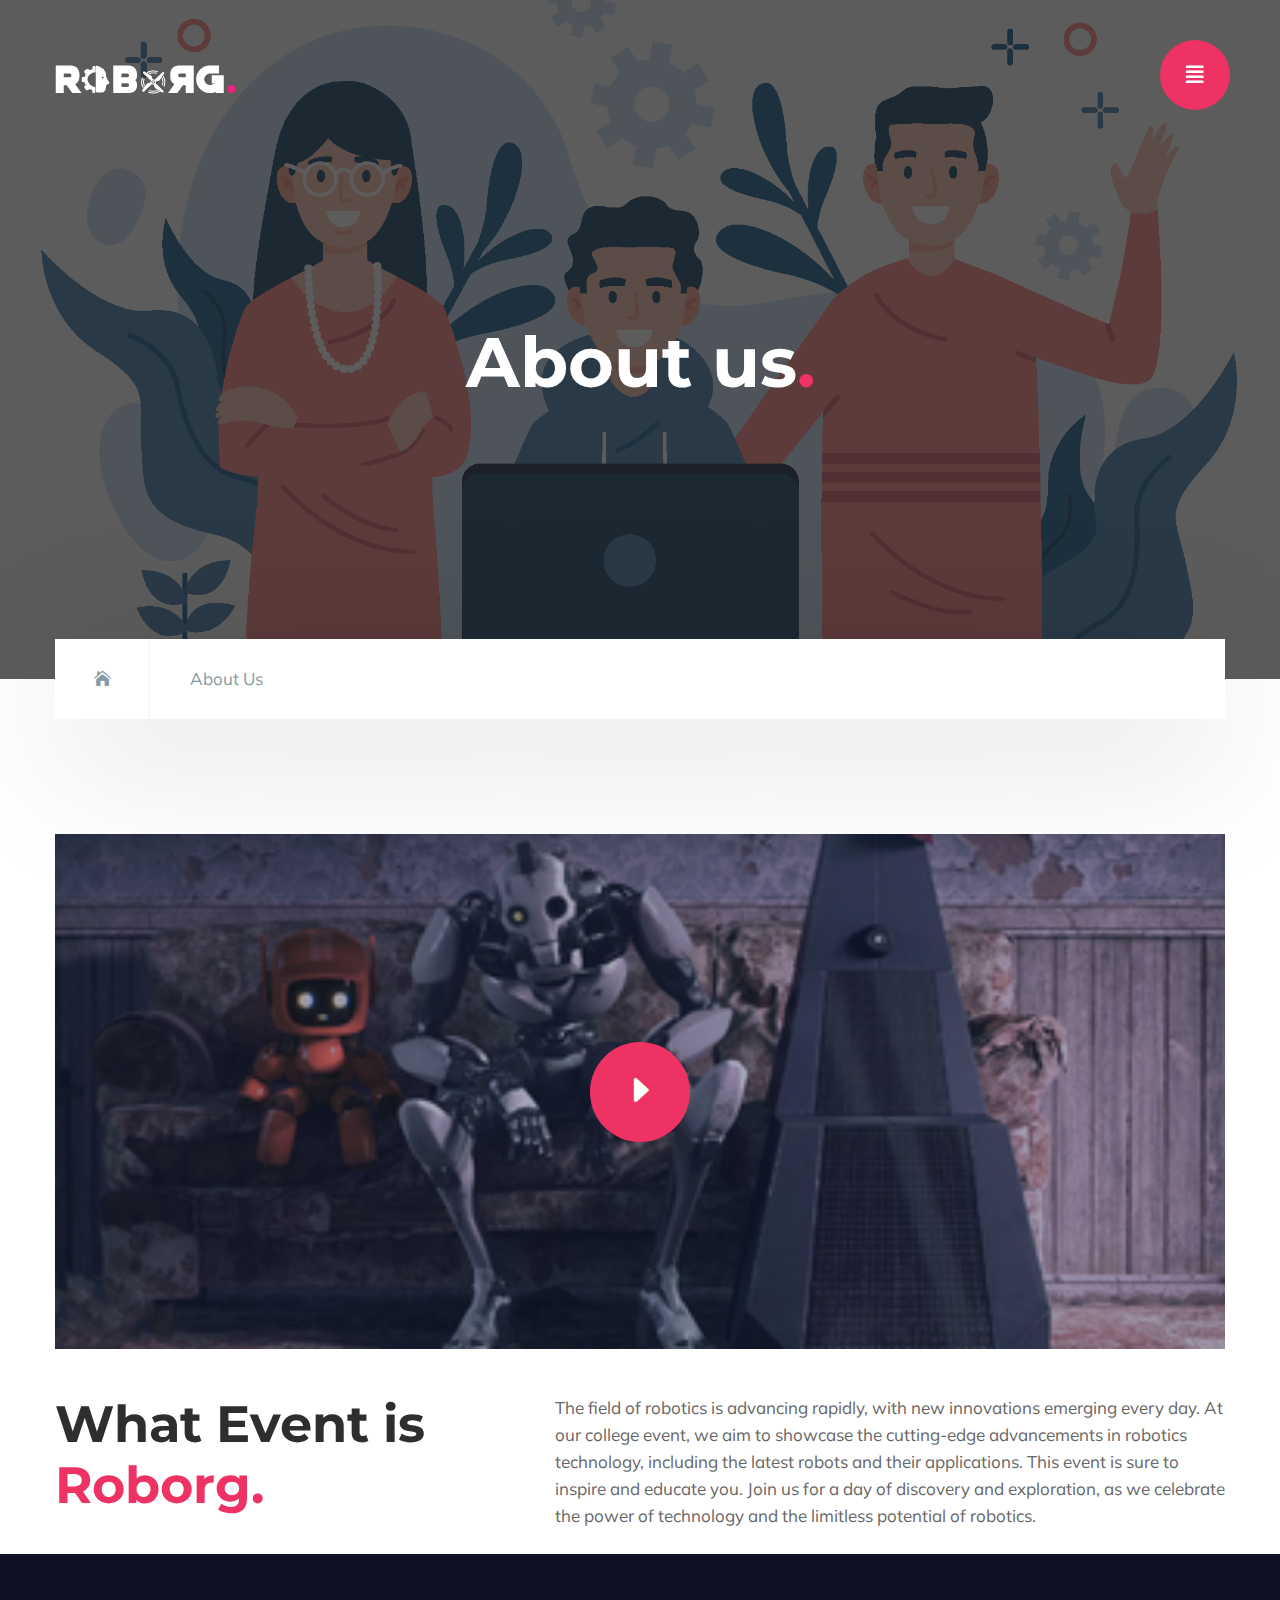
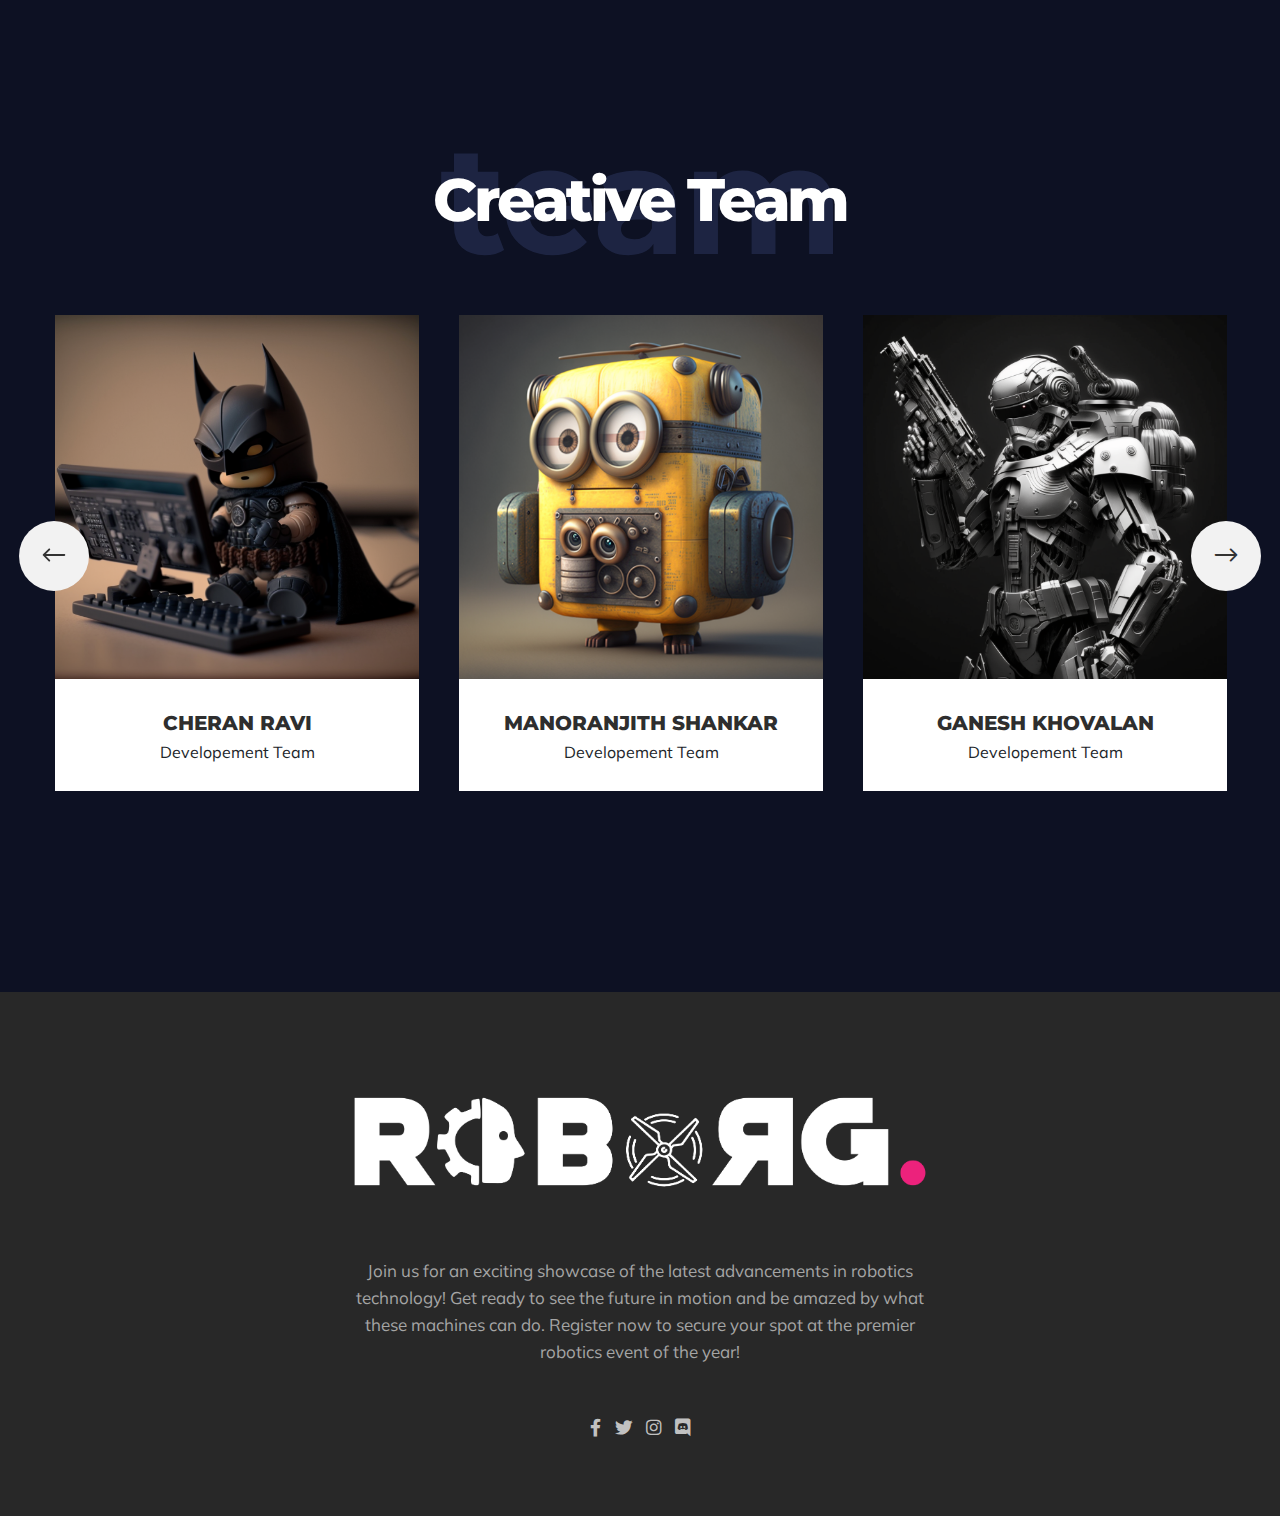
==== about.html @ 54d87320 "Merge branch 'main' of https://github.com/manoranjith-shankar/roborg-23" ====
<!DOCTYPE html>
<html lang="en">
    <head>
        <meta charset="UTF-8">
        <meta name="viewport" content="width=device-width, initial-scale=1, shrink-to-fit=no">
        <meta name="description" content="" />
        <meta name="keywords" content="" />
        <link rel="icon" href="assets/images/favicon.png" sizes="35x35" type="image/png">
        <title>Roborg '23</title>

        <link rel="stylesheet" href="assets/css/all.min.css">
        <link rel="stylesheet" href="assets/css/elegenticons.css">
        <link rel="stylesheet" href="assets/css/animate.min.css">
        <link rel="stylesheet" href="assets/css/bootstrap.min.css">
        <link rel="stylesheet" href="assets/css/bootstrap-select.min.css">
        <link rel="stylesheet" href="assets/css/owl.carousel.min.css">
        <link rel="stylesheet" href="assets/css/jquery.fancybox.min.css">
        <link rel="stylesheet" href="assets/css/perfect-scrollbar.css">
        <link rel="stylesheet" href="assets/css/slick.css">
        <link rel="stylesheet" href="assets/css/style.css">
        <link rel="stylesheet" href="assets/css/responsive.css">
        <link rel="stylesheet" href="assets/css/color.css">
    </head>
    <body>
        <main>
            <header class="stick style1 w-100 d-flex flex-wrap justify-content-between align-items-center">
                <div class="logo"><h1 class="mb-0"><a href="index.html" title="Home"><img class="img-fluid" src="assets/images/logoMainWhite.png" alt="Logo" srcset=""></a></h1></div><!-- Logo -->
                <div class="menu-btns d-inline-flex">
                    <a class="menu-btn rounded-circle" href="javascript:void(0);" title=""><i class="fas fa-align-justify"></i></a>
                </div><!-- Menu Btns -->
                <div class="menu-wrap">
                    <span class="menu-cls-btn rounded-circle"><i class="icon_close"></i></span>
                    <ul class="mb-0 list-unstyled w-100">
                        <li class="menu-item"><a href="index.html" title="">Home</a>
                            <ul class="mb-0 list-unstyled w-100">
                                <li><a href="index.html" title="">Home</a></li>
                            </ul>
                        </li>
                        <li class="menu-item"><a href="about.html" title="">About</a>
                            <ul class="mb-0 list-unstyled w-100">
                                <li><a href="about.html" title="">About</a></li>
                            </ul>
                        </li>
                        <li><a href="contact.html" title="">Contact</a></li>
                    </ul>
                </div><!-- Menu Wrap -->
            </header><!-- Header -->
            <div class="sticky-header w-100 position-fixed">
                <div class="logo"><h1 class="mb-0"><a href="index.html" title="Home"><img class="img-fluid" src="assets/images/logoMainBlack.png" alt="Logo" srcset=""></a></h1></div>
                <nav class="menu-wrap2">
                    <ul class="mb-0 list-unstyled w-100">
                        <li class="menu-item"><a href="index.html" title="">Home</a>
                            <ul class="mb-0 list-unstyled w-100">
                                <li><a href="index.html" title="">Home</a></li>
                            </ul>
                        </li>
                        <li class="menu-item"><a href="about.html" title="">About</a>
                            <ul class="mb-0 list-unstyled w-100">
                                <li><a href="about.html" title="">About</a></li>
                            </ul>
                        </li>
                        <li><a href="contact.html" title="">Contact</a></li>
                    </ul>
                </nav>
            </div><!-- Sticky Header -->
            <section>
                <div class="w-100 dark-layer3 opc75 position-relative">
                    <div class="fixed-bg" style="background-image: url(assets/images/about.png);"></div>
                    <div class="container">
                        <div class="page-title text-center w-100">
                            <h1 class="mb-0">About us<span class="thm-clr">.</span></h1>
                        </div><!-- Page Title -->
                        <ol class="breadcrumb">
                            <li class="breadcrumb-item"><a href="index.html" title=""><i class="icon_house"></i></a></li>
                            <li class="breadcrumb-item active">About Us</li>
                        </ol><!-- Breadcrumb -->
                    </div>
                </div>
            </section>
            <section>
                <div class="w-100 pt-155 position-relative">
                    <div class="container">
                        <div class="about-wrap7 w-100">
                            <div class="about-img7 w-100 position-relative overflow-hidden">
                                <img class="img-fluid w-100" src="assets/images/you tube.png" alt="About Image 3">
                                <a class="thm-bg position-absolute rounded-circle" href="https://youtu.be/XyIHPfKD95g" data-fancybox title="Video"><i class="arrow_triangle-right"></i></a>
                            </div>
                            <div class="about-info7 w-100">
                                <div class="row">
                                    <div class="col-md-5 col-sm-12 col-lg-5">
                                        <h2 class="mb-0 mt-35">What Event is <span class="thm-clr">Roborg.</span></h2>
                                    </div>
                                    <div class="col-md-7 col-sm-12 col-lg-7">
                                        <p class="mb-0 mt-35">The field of robotics is advancing rapidly, with new innovations emerging every day. At our college event, we aim to showcase the cutting-edge advancements in robotics technology, including the latest robots and their applications. This event is sure to inspire and educate you. Join us for a day of discovery and exploration, as we celebrate the power of technology and the limitless potential of robotics.</p>
                                        <p class="mb-0 mt-25"></p>
                                    </div>
                                </div>
                            </div>
                        </div><!-- About Style 7 -->
                    </div>
                </div>
            </section>
            <section>
                <div class="w-100 bg-color34 pt-210 pb-155 position-relative">
                    <div class="container">
                        <div class="sec-title style2 text-center w-100 mb-55">
                            <div class="sec-title-inner d-inline-block">
                                <h2 class="mb-0"><i>team</i>Creative Team</h2>
                                <span class="d-inline-block"></span>
                            </div>
                        </div><!-- Sec Title -->
                        <div class="team-wrap2 text-center w-100">
                            <div class="team-caro2">
                                <div class="team-box2 mb-40">
                                    <div class="team-thumb2 w-100">
                                        <a href="javascript:void(0);" title=""><img class="img-fluid w-100" src="assets/images/cher (1).png" alt="Team Image 1"></a>
                                    </div>
                                    <div class="team-info2 w-100">
                                        <h3 class="mb-0"><a href="javascript:void(0);" title="">Cheran Ravi</a></h3>
                                        <span class="d-block">Developement Team</span>
                                        <div class="scl3 d-block">
                                            
                                            <a href="https://www.instagram.com/cheran_at_reality/" title="instagram" target="_blank"><i class="social_instagram"></i></a>
                                            <a href="https://www.linkedin.com/in/cheran-ravi-49549a226" title="Linkedin" target="_blank"><i class="social_linkedin"></i></a>
                                        </div>
                                    </div>
                                </div>
                                <div class="team-box2 mb-40">
                                    <div class="team-thumb2 w-100">
                                        <a href="javascript:void(0);" title=""><img class="img-fluid w-100" src="assets/images/mano.png" alt="Team Image 4"></a>
                                    </div>
                                    <div class="team-info2 w-100">
                                        <h3 class="mb-0"><a href="javascript:void(0);" title="">Manoranjith Shankar</a></h3>
                                        <span class="d-block">Developement Team</span>
                                        <div class="scl3 d-block">
                                            <a href="https://www.instagram.com/xd__retr0/" title="instagram" target="_blank"><i class="social_instagram"></i></a>
                                            <a href="https://www.linkedin.com/in/manoranjith-shankar-5b6562225" title="Linkedin" target="_blank"><i class="social_linkedin"></i></a>
                                        </div>
                                    </div>
                                </div>
                                <div class="team-box2 mb-40">
                                    <div class="team-thumb2 w-100">
                                        <a href="javascript:void(0);" title=""><img class="img-fluid w-100" src="assets/images/ganeshneew.png" alt="Team Image 4"></a>
                                    </div>
                                    <div class="team-info2 w-100">
                                        <h3 class="mb-0"><a href="javascript:void(0);" title="">Ganesh Khovalan</a></h3>
                                        <span class="d-block">Developement Team</span>
                                        <div class="scl3 d-block">
                                            <a href="https://www.instagram.com/_.living___cool._/" title="Instagram"target="_blank"><i class="social_instagram"></i></a>
                                            <a href="javascript:void(0);" title="Linkedin" target="_blank"><i class="social_linkedin"></i></a>
                                        </div>
                                    </div>
                                </div>
                                
                                <div class="team-box2 mb-40">
                                    <div class="team-thumb2 w-100">
                                        <a href="javascript:void(0);" title=""><img class="img-fluid w-100" src="assets/images/cibi.png" alt="Team Image 2"></a>
                                    </div>
                                    <div class="team-info2 w-100">
                                        <h3 class="mb-0"><a href="javascript:void(0);" title="">Cibidharan Ponnusamy</a></h3>
                                        <span class="d-block">Poster & Video Editing</span>
                                        <div class="scl3 d-block">
                                            
                                            <a href="https://www.instagram.com/cibi_03_/" title="instagram" target="_blank"><i class="social_instagram"></i></a>
                                            <a href="https://www.linkedin.com/in/cibidharan-ponnusamy-9b489a256" title="Linkedin" target="_blank"><i class="social_linkedin"></i></a>
                                        </div>
                                    </div>
                                </div>
                                <div class="team-box2 mb-40">
                                    <div class="team-thumb2 w-100">
                                        <a href="javascript:void(0);" title=""><img class="img-fluid w-100" src="assets/images/ashwin.png" alt="Team Image 3"></a>
                                    </div>
                                    <div class="team-info2 w-100">
                                        <h3 class="mb-0"><a href="javascript:void(0);" title="">Aswin Kumar</a></h3>
                                        <span class="d-block">Poster & Video Editing</span>
                                        <div class="scl3 d-block"> 
                                            <a href="javascript:void(0);" title="instagram" target="_blank"><i class="social_instagram"></i></a>
                                            <a href="javascript:void(0);" title="Linkedin" target="_blank"><i class="social_linkedin"></i></a>
                                        </div>
                                    </div>
                                </div>
                                <div class="team-box2 mb-40">
                                    <div class="team-thumb2 w-100">
                                        <a href="javascript:void(0);" title=""><img class="img-fluid w-100" src="assets/images/ganesh.png" alt="Team Image 3"></a>
                                    </div>
                                    <div class="team-info2 w-100">
                                        <h3 class="mb-0"><a href="javascript:void(0);" title="">Giridhar Babu</a></h3>
                                        <span class="d-block">Poster & Video Editing</span>
                                        <div class="scl3 d-block">
                                            <a href="https://www.instagram.com/giri_.19/" title="instagram" target="_blank"><i class="social_instagram"></i></a>
                                            <a href="javascript:void(0);" title="Linkedin" target="_blank"><i class="social_linkedin"></i></a>
                                        </div>
                                    </div>
                                </div>
                            </div>
                        </div><!-- Team Style 2 -->
                    </div>
                </div>
            </section>
            <footer>
                <div class="w-100 drk-bg pt-90 pb-70">
                    <div class="container">
                        <div class="footer-wrap text-center w-100">
                            <div class="footer-inner d-inline-block w-100">
                                <div class="logo d-inline-block">
                                    <a href="index.html" title=""><img class="img-fluid" src="assets/images/roborg white-01.png" alt="Home" srcset="assets/images/roborg white-01.png"></a>
                                </div>
                                <p class="mb-0">Join us for an exciting showcase of the latest advancements in robotics technology! Get ready to see the future in motion and be amazed by what these machines can do. Register now to secure your spot at the premier robotics event of the year!</p>
                                <div class="scl2 d-inline-block">
                                    <a href="https://www.facebook.com/profile.php?id=100090070903965&mibextid=ZbWKwL" title="" target="_blank"><i class="fab fa-facebook-f"></i></a>
                                    <a href="https://twitter.com/Roborg23?t=BPxbqQ9fi0XnqNHPOMZfPA&s=08" title="" target="_blank"><i class="fab fa-twitter"></i></a>
                                    <a href="https://instagram.com/roborg_23?igshid=ZDdkNTZiNTM=" title="" target="_blank"><i class="fab fa-instagram"></i></a>
                                    <a href="https://discord.gg/rCHEjrX7eV" title="" target="_blank"><i class="fab fa-discord"></i></a>
                                </div>
                            </div>
                        </div><!-- Footer Wrap -->
                    </div>
                </div>    
            </footer><!-- Footer -->
        </main><!-- Main Wrapper -->

        <script src="assets/js/jquery.min.js"></script>
        <script src="assets/js/popper.min.js"></script>
        <script src="assets/js/bootstrap.min.js"></script>
        <script src="assets/js/bootstrap-select.min.js"></script>
        <script src="assets/js/wow.min.js"></script>
        <script src="assets/js/owl.carousel.min.js"></script>
        <script src="assets/js/counterup.min.js"></script>
        <script src="assets/js/jquery.fancybox.min.js"></script>
        <script src="assets/js/perfect-scrollbar.min.js"></script>
        <script src="assets/js/slick.min.js"></script>
        <script src="assets/js/particles.min.js"></script>
        <script src="assets/js/particle-int.js"></script>
        <script src="assets/js/custom-scripts.js"></script>
    </body>	
</html>
---- assets/css/elegenticons.css ----
@font-face {
	font-family: 'ElegantIcons';
	src:url('../fonts/ElegantIcons.eot');
	src:url('../fonts/ElegantIcons.eot?#iefix') format('embedded-opentype'),
		url('../fonts/ElegantIcons.woff') format('woff'),
		url('../fonts/ElegantIcons.ttf') format('truetype'),
		url('../fonts/ElegantIcons.svg#ElegantIcons') format('svg');
	font-weight: normal;
	font-style: normal;
}

/* Use the following CSS code if you want to use data attributes for inserting your icons */
[data-icon]:before {
	font-family: 'ElegantIcons';
	content: attr(data-icon);
	speak: none;
	font-weight: normal;
	font-variant: normal;
	text-transform: none;
	line-height: 1;
	-webkit-font-smoothing: antialiased;
	-moz-osx-font-smoothing: grayscale;
}

/* Use the following CSS code if you want to have a class per icon */
/*
Instead of a list of all class selectors,
you can use the generic selector below, but it's slower:
[class*="your-class-prefix"] {
*/
.arrow_up, .arrow_down, .arrow_left, .arrow_right, .arrow_left-up, .arrow_right-up, .arrow_right-down, .arrow_left-down, .arrow-up-down, .arrow_up-down_alt, .arrow_left-right_alt, .arrow_left-right, .arrow_expand_alt2, .arrow_expand_alt, .arrow_condense, .arrow_expand, .arrow_move, .arrow_carrot-up, .arrow_carrot-down, .arrow_carrot-left, .arrow_carrot-right, .arrow_carrot-2up, .arrow_carrot-2down, .arrow_carrot-2left, .arrow_carrot-2right, .arrow_carrot-up_alt2, .arrow_carrot-down_alt2, .arrow_carrot-left_alt2, .arrow_carrot-right_alt2, .arrow_carrot-2up_alt2, .arrow_carrot-2down_alt2, .arrow_carrot-2left_alt2, .arrow_carrot-2right_alt2, .arrow_triangle-up, .arrow_triangle-down, .arrow_triangle-left, .arrow_triangle-right, .arrow_triangle-up_alt2, .arrow_triangle-down_alt2, .arrow_triangle-left_alt2, .arrow_triangle-right_alt2, .arrow_back, .icon_minus-06, .icon_plus, .icon_close, .icon_check, .icon_minus_alt2, .icon_plus_alt2, .icon_close_alt2, .icon_check_alt2, .icon_zoom-out_alt, .icon_zoom-in_alt, .icon_search, .icon_box-empty, .icon_box-selected, .icon_minus-box, .icon_plus-box, .icon_box-checked, .icon_circle-empty, .icon_circle-slelected, .icon_stop_alt2, .icon_stop, .icon_pause_alt2, .icon_pause, .icon_menu, .icon_menu-square_alt2, .icon_menu-circle_alt2, .icon_ul, .icon_ol, .icon_adjust-horiz, .icon_adjust-vert, .icon_document_alt, .icon_documents_alt, .icon_pencil, .icon_pencil-edit_alt, .icon_pencil-edit, .icon_folder-alt, .icon_folder-open_alt, .icon_folder-add_alt, .icon_info_alt, .icon_error-oct_alt, .icon_error-circle_alt, .icon_error-triangle_alt, .icon_question_alt2, .icon_question, .icon_comment_alt, .icon_chat_alt, .icon_vol-mute_alt, .icon_volume-low_alt, .icon_volume-high_alt, .icon_quotations, .icon_quotations_alt2, .icon_clock_alt, .icon_lock_alt, .icon_lock-open_alt, .icon_key_alt, .icon_cloud_alt, .icon_cloud-upload_alt, .icon_cloud-download_alt, .icon_image, .icon_images, .icon_lightbulb_alt, .icon_gift_alt, .icon_house_alt, .icon_genius, .icon_mobile, .icon_tablet, .icon_laptop, .icon_desktop, .icon_camera_alt, .icon_mail_alt, .icon_cone_alt, .icon_ribbon_alt, .icon_bag_alt, .icon_creditcard, .icon_cart_alt, .icon_paperclip, .icon_tag_alt, .icon_tags_alt, .icon_trash_alt, .icon_cursor_alt, .icon_mic_alt, .icon_compass_alt, .icon_pin_alt, .icon_pushpin_alt, .icon_map_alt, .icon_drawer_alt, .icon_toolbox_alt, .icon_book_alt, .icon_calendar, .icon_film, .icon_table, .icon_contacts_alt, .icon_headphones, .icon_lifesaver, .icon_piechart, .icon_refresh, .icon_link_alt, .icon_link, .icon_loading, .icon_blocked, .icon_archive_alt, .icon_heart_alt, .icon_star_alt, .icon_star-half_alt, .icon_star, .icon_star-half, .icon_tools, .icon_tool, .icon_cog, .icon_cogs, .arrow_up_alt, .arrow_down_alt, .arrow_left_alt, .arrow_right_alt, .arrow_left-up_alt, .arrow_right-up_alt, .arrow_right-down_alt, .arrow_left-down_alt, .arrow_condense_alt, .arrow_expand_alt3, .arrow_carrot_up_alt, .arrow_carrot-down_alt, .arrow_carrot-left_alt, .arrow_carrot-right_alt, .arrow_carrot-2up_alt, .arrow_carrot-2dwnn_alt, .arrow_carrot-2left_alt, .arrow_carrot-2right_alt, .arrow_triangle-up_alt, .arrow_triangle-down_alt, .arrow_triangle-left_alt, .arrow_triangle-right_alt, .icon_minus_alt, .icon_plus_alt, .icon_close_alt, .icon_check_alt, .icon_zoom-out, .icon_zoom-in, .icon_stop_alt, .icon_menu-square_alt, .icon_menu-circle_alt, .icon_document, .icon_documents, .icon_pencil_alt, .icon_folder, .icon_folder-open, .icon_folder-add, .icon_folder_upload, .icon_folder_download, .icon_info, .icon_error-circle, .icon_error-oct, .icon_error-triangle, .icon_question_alt, .icon_comment, .icon_chat, .icon_vol-mute, .icon_volume-low, .icon_volume-high, .icon_quotations_alt, .icon_clock, .icon_lock, .icon_lock-open, .icon_key, .icon_cloud, .icon_cloud-upload, .icon_cloud-download, .icon_lightbulb, .icon_gift, .icon_house, .icon_camera, .icon_mail, .icon_cone, .icon_ribbon, .icon_bag, .icon_cart, .icon_tag, .icon_tags, .icon_trash, .icon_cursor, .icon_mic, .icon_compass, .icon_pin, .icon_pushpin, .icon_map, .icon_drawer, .icon_toolbox, .icon_book, .icon_contacts, .icon_archive, .icon_heart, .icon_profile, .icon_group, .icon_grid-2x2, .icon_grid-3x3, .icon_music, .icon_pause_alt, .icon_phone, .icon_upload, .icon_download, .social_facebook, .social_twitter, .social_pinterest, .social_googleplus, .social_tumblr, .social_tumbleupon, .social_wordpress, .social_instagram, .social_dribbble, .social_vimeo, .social_linkedin, .social_rss, .social_deviantart, .social_share, .social_myspace, .social_skype, .social_youtube, .social_picassa, .social_googledrive, .social_flickr, .social_blogger, .social_spotify, .social_delicious, .social_facebook_circle, .social_twitter_circle, .social_pinterest_circle, .social_googleplus_circle, .social_tumblr_circle, .social_stumbleupon_circle, .social_wordpress_circle, .social_instagram_circle, .social_dribbble_circle, .social_vimeo_circle, .social_linkedin_circle, .social_rss_circle, .social_deviantart_circle, .social_share_circle, .social_myspace_circle, .social_skype_circle, .social_youtube_circle, .social_picassa_circle, .social_googledrive_alt2, .social_flickr_circle, .social_blogger_circle, .social_spotify_circle, .social_delicious_circle, .social_facebook_square, .social_twitter_square, .social_pinterest_square, .social_googleplus_square, .social_tumblr_square, .social_stumbleupon_square, .social_wordpress_square, .social_instagram_square, .social_dribbble_square, .social_vimeo_square, .social_linkedin_square, .social_rss_square, .social_deviantart_square, .social_share_square, .social_myspace_square, .social_skype_square, .social_youtube_square, .social_picassa_square, .social_googledrive_square, .social_flickr_square, .social_blogger_square, .social_spotify_square, .social_delicious_square, .icon_printer, .icon_calulator, .icon_building, .icon_floppy, .icon_drive, .icon_search-2, .icon_id, .icon_id-2, .icon_puzzle, .icon_like, .icon_dislike, .icon_mug, .icon_currency, .icon_wallet, .icon_pens, .icon_easel, .icon_flowchart, .icon_datareport, .icon_briefcase, .icon_shield, .icon_percent, .icon_globe, .icon_globe-2, .icon_target, .icon_hourglass, .icon_balance, .icon_rook, .icon_printer-alt, .icon_calculator_alt, .icon_building_alt, .icon_floppy_alt, .icon_drive_alt, .icon_search_alt, .icon_id_alt, .icon_id-2_alt, .icon_puzzle_alt, .icon_like_alt, .icon_dislike_alt, .icon_mug_alt, .icon_currency_alt, .icon_wallet_alt, .icon_pens_alt, .icon_easel_alt, .icon_flowchart_alt, .icon_datareport_alt, .icon_briefcase_alt, .icon_shield_alt, .icon_percent_alt, .icon_globe_alt, .icon_clipboard {
	font-family: 'ElegantIcons';
	speak: none;
	font-style: normal;
	font-weight: normal;
	font-variant: normal;
	text-transform: none;
	line-height: 1;
	-webkit-font-smoothing: antialiased;
}
.arrow_up:before {
	content: "\21";
}
.arrow_down:before {
	content: "\22";
}
.arrow_left:before {
	content: "\23";
}
.arrow_right:before {
	content: "\24";
}
.arrow_left-up:before {
	content: "\25";
}
.arrow_right-up:before {
	content: "\26";
}
.arrow_right-down:before {
	content: "\27";
}
.arrow_left-down:before {
	content: "\28";
}
.arrow-up-down:before {
	content: "\29";
}
.arrow_up-down_alt:before {
	content: "\2a";
}
.arrow_left-right_alt:before {
	content: "\2b";
}
.arrow_left-right:before {
	content: "\2c";
}
.arrow_expand_alt2:before {
	content: "\2d";
}
.arrow_expand_alt:before {
	content: "\2e";
}
.arrow_condense:before {
	content: "\2f";
}
.arrow_expand:before {
	content: "\30";
}
.arrow_move:before {
	content: "\31";
}
.arrow_carrot-up:before {
	content: "\32";
}
.arrow_carrot-down:before {
	content: "\33";
}
.arrow_carrot-left:before {
	content: "\34";
}
.arrow_carrot-right:before {
	content: "\35";
}
.arrow_carrot-2up:before {
	content: "\36";
}
.arrow_carrot-2down:before {
	content: "\37";
}
.arrow_carrot-2left:before {
	content: "\38";
}
.arrow_carrot-2right:before {
	content: "\39";
}
.arrow_carrot-up_alt2:before {
	content: "\3a";
}
.arrow_carrot-down_alt2:before {
	content: "\3b";
}
.arrow_carrot-left_alt2:before {
	content: "\3c";
}
.arrow_carrot-right_alt2:before {
	content: "\3d";
}
.arrow_carrot-2up_alt2:before {
	content: "\3e";
}
.arrow_carrot-2down_alt2:before {
	content: "\3f";
}
.arrow_carrot-2left_alt2:before {
	content: "\40";
}
.arrow_carrot-2right_alt2:before {
	content: "\41";
}
.arrow_triangle-up:before {
	content: "\42";
}
.arrow_triangle-down:before {
	content: "\43";
}
.arrow_triangle-left:before {
	content: "\44";
}
.arrow_triangle-right:before {
	content: "\45";
}
.arrow_triangle-up_alt2:before {
	content: "\46";
}
.arrow_triangle-down_alt2:before {
	content: "\47";
}
.arrow_triangle-left_alt2:before {
	content: "\48";
}
.arrow_triangle-right_alt2:before {
	content: "\49";
}
.arrow_back:before {
	content: "\4a";
}
.icon_minus-06:before {
	content: "\4b";
}
.icon_plus:before {
	content: "\4c";
}
.icon_close:before {
	content: "\4d";
}
.icon_check:before {
	content: "\4e";
}
.icon_minus_alt2:before {
	content: "\4f";
}
.icon_plus_alt2:before {
	content: "\50";
}
.icon_close_alt2:before {
	content: "\51";
}
.icon_check_alt2:before {
	content: "\52";
}
.icon_zoom-out_alt:before {
	content: "\53";
}
.icon_zoom-in_alt:before {
	content: "\54";
}
.icon_search:before {
	content: "\55";
}
.icon_box-empty:before {
	content: "\56";
}
.icon_box-selected:before {
	content: "\57";
}
.icon_minus-box:before {
	content: "\58";
}
.icon_plus-box:before {
	content: "\59";
}
.icon_box-checked:before {
	content: "\5a";
}
.icon_circle-empty:before {
	content: "\5b";
}
.icon_circle-slelected:before {
	content: "\5c";
}
.icon_stop_alt2:before {
	content: "\5d";
}
.icon_stop:before {
	content: "\5e";
}
.icon_pause_alt2:before {
	content: "\5f";
}
.icon_pause:before {
	content: "\60";
}
.icon_menu:before {
	content: "\61";
}
.icon_menu-square_alt2:before {
	content: "\62";
}
.icon_menu-circle_alt2:before {
	content: "\63";
}
.icon_ul:before {
	content: "\64";
}
.icon_ol:before {
	content: "\65";
}
.icon_adjust-horiz:before {
	content: "\66";
}
.icon_adjust-vert:before {
	content: "\67";
}
.icon_document_alt:before {
	content: "\68";
}
.icon_documents_alt:before {
	content: "\69";
}
.icon_pencil:before {
	content: "\6a";
}
.icon_pencil-edit_alt:before {
	content: "\6b";
}
.icon_pencil-edit:before {
	content: "\6c";
}
.icon_folder-alt:before {
	content: "\6d";
}
.icon_folder-open_alt:before {
	content: "\6e";
}
.icon_folder-add_alt:before {
	content: "\6f";
}
.icon_info_alt:before {
	content: "\70";
}
.icon_error-oct_alt:before {
	content: "\71";
}
.icon_error-circle_alt:before {
	content: "\72";
}
.icon_error-triangle_alt:before {
	content: "\73";
}
.icon_question_alt2:before {
	content: "\74";
}
.icon_question:before {
	content: "\75";
}
.icon_comment_alt:before {
	content: "\76";
}
.icon_chat_alt:before {
	content: "\77";
}
.icon_vol-mute_alt:before {
	content: "\78";
}
.icon_volume-low_alt:before {
	content: "\79";
}
.icon_volume-high_alt:before {
	content: "\7a";
}
.icon_quotations:before {
	content: "\7b";
}
.icon_quotations_alt2:before {
	content: "\7c";
}
.icon_clock_alt:before {
	content: "\7d";
}
.icon_lock_alt:before {
	content: "\7e";
}
.icon_lock-open_alt:before {
	content: "\e000";
}
.icon_key_alt:before {
	content: "\e001";
}
.icon_cloud_alt:before {
	content: "\e002";
}
.icon_cloud-upload_alt:before {
	content: "\e003";
}
.icon_cloud-download_alt:before {
	content: "\e004";
}
.icon_image:before {
	content: "\e005";
}
.icon_images:before {
	content: "\e006";
}
.icon_lightbulb_alt:before {
	content: "\e007";
}
.icon_gift_alt:before {
	content: "\e008";
}
.icon_house_alt:before {
	content: "\e009";
}
.icon_genius:before {
	content: "\e00a";
}
.icon_mobile:before {
	content: "\e00b";
}
.icon_tablet:before {
	content: "\e00c";
}
.icon_laptop:before {
	content: "\e00d";
}
.icon_desktop:before {
	content: "\e00e";
}
.icon_camera_alt:before {
	content: "\e00f";
}
.icon_mail_alt:before {
	content: "\e010";
}
.icon_cone_alt:before {
	content: "\e011";
}
.icon_ribbon_alt:before {
	content: "\e012";
}
.icon_bag_alt:before {
	content: "\e013";
}
.icon_creditcard:before {
	content: "\e014";
}
.icon_cart_alt:before {
	content: "\e015";
}
.icon_paperclip:before {
	content: "\e016";
}
.icon_tag_alt:before {
	content: "\e017";
}
.icon_tags_alt:before {
	content: "\e018";
}
.icon_trash_alt:before {
	content: "\e019";
}
.icon_cursor_alt:before {
	content: "\e01a";
}
.icon_mic_alt:before {
	content: "\e01b";
}
.icon_compass_alt:before {
	content: "\e01c";
}
.icon_pin_alt:before {
	content: "\e01d";
}
.icon_pushpin_alt:before {
	content: "\e01e";
}
.icon_map_alt:before {
	content: "\e01f";
}
.icon_drawer_alt:before {
	content: "\e020";
}
.icon_toolbox_alt:before {
	content: "\e021";
}
.icon_book_alt:before {
	content: "\e022";
}
.icon_calendar:before {
	content: "\e023";
}
.icon_film:before {
	content: "\e024";
}
.icon_table:before {
	content: "\e025";
}
.icon_contacts_alt:before {
	content: "\e026";
}
.icon_headphones:before {
	content: "\e027";
}
.icon_lifesaver:before {
	content: "\e028";
}
.icon_piechart:before {
	content: "\e029";
}
.icon_refresh:before {
	content: "\e02a";
}
.icon_link_alt:before {
	content: "\e02b";
}
.icon_link:before {
	content: "\e02c";
}
.icon_loading:before {
	content: "\e02d";
}
.icon_blocked:before {
	content: "\e02e";
}
.icon_archive_alt:before {
	content: "\e02f";
}
.icon_heart_alt:before {
	content: "\e030";
}
.icon_star_alt:before {
	content: "\e031";
}
.icon_star-half_alt:before {
	content: "\e032";
}
.icon_star:before {
	content: "\e033";
}
.icon_star-half:before {
	content: "\e034";
}
.icon_tools:before {
	content: "\e035";
}
.icon_tool:before {
	content: "\e036";
}
.icon_cog:before {
	content: "\e037";
}
.icon_cogs:before {
	content: "\e038";
}
.arrow_up_alt:before {
	content: "\e039";
}
.arrow_down_alt:before {
	content: "\e03a";
}
.arrow_left_alt:before {
	content: "\e03b";
}
.arrow_right_alt:before {
	content: "\e03c";
}
.arrow_left-up_alt:before {
	content: "\e03d";
}
.arrow_right-up_alt:before {
	content: "\e03e";
}
.arrow_right-down_alt:before {
	content: "\e03f";
}
.arrow_left-down_alt:before {
	content: "\e040";
}
.arrow_condense_alt:before {
	content: "\e041";
}
.arrow_expand_alt3:before {
	content: "\e042";
}
.arrow_carrot_up_alt:before {
	content: "\e043";
}
.arrow_carrot-down_alt:before {
	content: "\e044";
}
.arrow_carrot-left_alt:before {
	content: "\e045";
}
.arrow_carrot-right_alt:before {
	content: "\e046";
}
.arrow_carrot-2up_alt:before {
	content: "\e047";
}
.arrow_carrot-2dwnn_alt:before {
	content: "\e048";
}
.arrow_carrot-2left_alt:before {
	content: "\e049";
}
.arrow_carrot-2right_alt:before {
	content: "\e04a";
}
.arrow_triangle-up_alt:before {
	content: "\e04b";
}
.arrow_triangle-down_alt:before {
	content: "\e04c";
}
.arrow_triangle-left_alt:before {
	content: "\e04d";
}
.arrow_triangle-right_alt:before {
	content: "\e04e";
}
.icon_minus_alt:before {
	content: "\e04f";
}
.icon_plus_alt:before {
	content: "\e050";
}
.icon_close_alt:before {
	content: "\e051";
}
.icon_check_alt:before {
	content: "\e052";
}
.icon_zoom-out:before {
	content: "\e053";
}
.icon_zoom-in:before {
	content: "\e054";
}
.icon_stop_alt:before {
	content: "\e055";
}
.icon_menu-square_alt:before {
	content: "\e056";
}
.icon_menu-circle_alt:before {
	content: "\e057";
}
.icon_document:before {
	content: "\e058";
}
.icon_documents:before {
	content: "\e059";
}
.icon_pencil_alt:before {
	content: "\e05a";
}
.icon_folder:before {
	content: "\e05b";
}
.icon_folder-open:before {
	content: "\e05c";
}
.icon_folder-add:before {
	content: "\e05d";
}
.icon_folder_upload:before {
	content: "\e05e";
}
.icon_folder_download:before {
	content: "\e05f";
}
.icon_info:before {
	content: "\e060";
}
.icon_error-circle:before {
	content: "\e061";
}
.icon_error-oct:before {
	content: "\e062";
}
.icon_error-triangle:before {
	content: "\e063";
}
.icon_question_alt:before {
	content: "\e064";
}
.icon_comment:before {
	content: "\e065";
}
.icon_chat:before {
	content: "\e066";
}
.icon_vol-mute:before {
	content: "\e067";
}
.icon_volume-low:before {
	content: "\e068";
}
.icon_volume-high:before {
	content: "\e069";
}
.icon_quotations_alt:before {
	content: "\e06a";
}
.icon_clock:before {
	content: "\e06b";
}
.icon_lock:before {
	content: "\e06c";
}
.icon_lock-open:before {
	content: "\e06d";
}
.icon_key:before {
	content: "\e06e";
}
.icon_cloud:before {
	content: "\e06f";
}
.icon_cloud-upload:before {
	content: "\e070";
}
.icon_cloud-download:before {
	content: "\e071";
}
.icon_lightbulb:before {
	content: "\e072";
}
.icon_gift:before {
	content: "\e073";
}
.icon_house:before {
	content: "\e074";
}
.icon_camera:before {
	content: "\e075";
}
.icon_mail:before {
	content: "\e076";
}
.icon_cone:before {
	content: "\e077";
}
.icon_ribbon:before {
	content: "\e078";
}
.icon_bag:before {
	content: "\e079";
}
.icon_cart:before {
	content: "\e07a";
}
.icon_tag:before {
	content: "\e07b";
}
.icon_tags:before {
	content: "\e07c";
}
.icon_trash:before {
	content: "\e07d";
}
.icon_cursor:before {
	content: "\e07e";
}
.icon_mic:before {
	content: "\e07f";
}
.icon_compass:before {
	content: "\e080";
}
.icon_pin:before {
	content: "\e081";
}
.icon_pushpin:before {
	content: "\e082";
}
.icon_map:before {
	content: "\e083";
}
.icon_drawer:before {
	content: "\e084";
}
.icon_toolbox:before {
	content: "\e085";
}
.icon_book:before {
	content: "\e086";
}
.icon_contacts:before {
	content: "\e087";
}
.icon_archive:before {
	content: "\e088";
}
.icon_heart:before {
	content: "\e089";
}
.icon_profile:before {
	content: "\e08a";
}
.icon_group:before {
	content: "\e08b";
}
.icon_grid-2x2:before {
	content: "\e08c";
}
.icon_grid-3x3:before {
	content: "\e08d";
}
.icon_music:before {
	content: "\e08e";
}
.icon_pause_alt:before {
	content: "\e08f";
}
.icon_phone:before {
	content: "\e090";
}
.icon_upload:before {
	content: "\e091";
}
.icon_download:before {
	content: "\e092";
}
.social_facebook:before {
	content: "\e093";
}
.social_twitter:before {
	content: "\e094";
}
.social_pinterest:before {
	content: "\e095";
}
.social_googleplus:before {
	content: "\e096";
}
.social_tumblr:before {
	content: "\e097";
}
.social_tumbleupon:before {
	content: "\e098";
}
.social_wordpress:before {
	content: "\e099";
}
.social_instagram:before {
	content: "\e09a";
}
.social_dribbble:before {
	content: "\e09b";
}
.social_vimeo:before {
	content: "\e09c";
}
.social_linkedin:before {
	content: "\e09d";
}
.social_rss:before {
	content: "\e09e";
}
.social_deviantart:before {
	content: "\e09f";
}
.social_share:before {
	content: "\e0a0";
}
.social_myspace:before {
	content: "\e0a1";
}
.social_skype:before {
	content: "\e0a2";
}
.social_youtube:before {
	content: "\e0a3";
}
.social_picassa:before {
	content: "\e0a4";
}
.social_googledrive:before {
	content: "\e0a5";
}
.social_flickr:before {
	content: "\e0a6";
}
.social_blogger:before {
	content: "\e0a7";
}
.social_spotify:before {
	content: "\e0a8";
}
.social_delicious:before {
	content: "\e0a9";
}
.social_facebook_circle:before {
	content: "\e0aa";
}
.social_twitter_circle:before {
	content: "\e0ab";
}
.social_pinterest_circle:before {
	content: "\e0ac";
}
.social_googleplus_circle:before {
	content: "\e0ad";
}
.social_tumblr_circle:before {
	content: "\e0ae";
}
.social_stumbleupon_circle:before {
	content: "\e0af";
}
.social_wordpress_circle:before {
	content: "\e0b0";
}
.social_instagram_circle:before {
	content: "\e0b1";
}
.social_dribbble_circle:before {
	content: "\e0b2";
}
.social_vimeo_circle:before {
	content: "\e0b3";
}
.social_linkedin_circle:before {
	content: "\e0b4";
}
.social_rss_circle:before {
	content: "\e0b5";
}
.social_deviantart_circle:before {
	content: "\e0b6";
}
.social_share_circle:before {
	content: "\e0b7";
}
.social_myspace_circle:before {
	content: "\e0b8";
}
.social_skype_circle:before {
	content: "\e0b9";
}
.social_youtube_circle:before {
	content: "\e0ba";
}
.social_picassa_circle:before {
	content: "\e0bb";
}
.social_googledrive_alt2:before {
	content: "\e0bc";
}
.social_flickr_circle:before {
	content: "\e0bd";
}
.social_blogger_circle:before {
	content: "\e0be";
}
.social_spotify_circle:before {
	content: "\e0bf";
}
.social_delicious_circle:before {
	content: "\e0c0";
}
.social_facebook_square:before {
	content: "\e0c1";
}
.social_twitter_square:before {
	content: "\e0c2";
}
.social_pinterest_square:before {
	content: "\e0c3";
}
.social_googleplus_square:before {
	content: "\e0c4";
}
.social_tumblr_square:before {
	content: "\e0c5";
}
.social_stumbleupon_square:before {
	content: "\e0c6";
}
.social_wordpress_square:before {
	content: "\e0c7";
}
.social_instagram_square:before {
	content: "\e0c8";
}
.social_dribbble_square:before {
	content: "\e0c9";
}
.social_vimeo_square:before {
	content: "\e0ca";
}
.social_linkedin_square:before {
	content: "\e0cb";
}
.social_rss_square:before {
	content: "\e0cc";
}
.social_deviantart_square:before {
	content: "\e0cd";
}
.social_share_square:before {
	content: "\e0ce";
}
.social_myspace_square:before {
	content: "\e0cf";
}
.social_skype_square:before {
	content: "\e0d0";
}
.social_youtube_square:before {
	content: "\e0d1";
}
.social_picassa_square:before {
	content: "\e0d2";
}
.social_googledrive_square:before {
	content: "\e0d3";
}
.social_flickr_square:before {
	content: "\e0d4";
}
.social_blogger_square:before {
	content: "\e0d5";
}
.social_spotify_square:before {
	content: "\e0d6";
}
.social_delicious_square:before {
	content: "\e0d7";
}
.icon_printer:before {
	content: "\e103";
}
.icon_calulator:before {
	content: "\e0ee";
}
.icon_building:before {
	content: "\e0ef";
}
.icon_floppy:before {
	content: "\e0e8";
}
.icon_drive:before {
	content: "\e0ea";
}
.icon_search-2:before {
	content: "\e101";
}
.icon_id:before {
	content: "\e107";
}
.icon_id-2:before {
	content: "\e108";
}
.icon_puzzle:before {
	content: "\e102";
}
.icon_like:before {
	content: "\e106";
}
.icon_dislike:before {
	content: "\e0eb";
}
.icon_mug:before {
	content: "\e105";
}
.icon_currency:before {
	content: "\e0ed";
}
.icon_wallet:before {
	content: "\e100";
}
.icon_pens:before {
	content: "\e104";
}
.icon_easel:before {
	content: "\e0e9";
}
.icon_flowchart:before {
	content: "\e109";
}
.icon_datareport:before {
	content: "\e0ec";
}
.icon_briefcase:before {
	content: "\e0fe";
}
.icon_shield:before {
	content: "\e0f6";
}
.icon_percent:before {
	content: "\e0fb";
}
.icon_globe:before {
	content: "\e0e2";
}
.icon_globe-2:before {
	content: "\e0e3";
}
.icon_target:before {
	content: "\e0f5";
}
.icon_hourglass:before {
	content: "\e0e1";
}
.icon_balance:before {
	content: "\e0ff";
}
.icon_rook:before {
	content: "\e0f8";
}
.icon_printer-alt:before {
	content: "\e0fa";
}
.icon_calculator_alt:before {
	content: "\e0e7";
}
.icon_building_alt:before {
	content: "\e0fd";
}
.icon_floppy_alt:before {
	content: "\e0e4";
}
.icon_drive_alt:before {
	content: "\e0e5";
}
.icon_search_alt:before {
	content: "\e0f7";
}
.icon_id_alt:before {
	content: "\e0e0";
}
.icon_id-2_alt:before {
	content: "\e0fc";
}
.icon_puzzle_alt:before {
	content: "\e0f9";
}
.icon_like_alt:before {
	content: "\e0dd";
}
.icon_dislike_alt:before {
	content: "\e0f1";
}
.icon_mug_alt:before {
	content: "\e0dc";
}
.icon_currency_alt:before {
	content: "\e0f3";
}
.icon_wallet_alt:before {
	content: "\e0d8";
}
.icon_pens_alt:before {
	content: "\e0db";
}
.icon_easel_alt:before {
	content: "\e0f0";
}
.icon_flowchart_alt:before {
	content: "\e0df";
}
.icon_datareport_alt:before {
	content: "\e0f2";
}
.icon_briefcase_alt:before {
	content: "\e0f4";
}
.icon_shield_alt:before {
	content: "\e0d9";
}
.icon_percent_alt:before {
	content: "\e0da";
}
.icon_globe_alt:before {
	content: "\e0de";
}
.icon_clipboard:before {
	content: "\e0e6";
}


	.glyph {
		float: left;
		text-align: center;
		padding: .75em;
		margin: .4em 1.5em .75em 0;
		width: 6em;
text-shadow: none;
	}
        .glyph_big {
        font-size: 128px;
        color: #59c5dc;
        float: left;
        margin-right: 20px;
        }

        .glyph div { padding-bottom: 10px;}

	.glyph input {
		font-family: consolas, monospace;
		font-size: 12px;
		width: 100%;
		text-align: center;
		border: 0;
		box-shadow: 0 0 0 1px #ccc;
		padding: .2em;
                -moz-border-radius: 5px;
                -webkit-border-radius: 5px;
	}
	.centered {
		margin-left: auto;
		margin-right: auto;
	}
	.glyph .fs1 {
		font-size: 2em;
	}
---- assets/css/perfect-scrollbar.css ----
/*
 * Container style
 */
.ps {
  overflow: hidden !important;
  overflow-anchor: none;
  -ms-overflow-style: none;
  touch-action: auto;
  -ms-touch-action: auto;
}

/*
 * Scrollbar rail styles
 */
.ps__rail-x {
  display: none;
  opacity: 0;
  transition: background-color .2s linear, opacity .2s linear;
  -webkit-transition: background-color .2s linear, opacity .2s linear;
  height: 15px;
  /* there must be 'bottom' or 'top' for ps__rail-x */
  bottom: 0px;
  /* please don't change 'position' */
  position: absolute;
}

.ps__rail-y {
  display: none;
  opacity: 0;
  transition: background-color .2s linear, opacity .2s linear;
  -webkit-transition: background-color .2s linear, opacity .2s linear;
  width: 15px;
  /* there must be 'right' or 'left' for ps__rail-y */
  right: 0;
  /* please don't change 'position' */
  position: absolute;
}

.ps--active-x > .ps__rail-x,
.ps--active-y > .ps__rail-y {
  display: block;
  background-color: transparent;
}

.ps:hover > .ps__rail-x,
.ps:hover > .ps__rail-y,
.ps--focus > .ps__rail-x,
.ps--focus > .ps__rail-y,
.ps--scrolling-x > .ps__rail-x,
.ps--scrolling-y > .ps__rail-y {
  opacity: 0.6;
}

.ps .ps__rail-x:hover,
.ps .ps__rail-y:hover,
.ps .ps__rail-x:focus,
.ps .ps__rail-y:focus,
.ps .ps__rail-x.ps--clicking,
.ps .ps__rail-y.ps--clicking {
  background-color: #eee;
  opacity: 0.9;
}

/*
 * Scrollbar thumb styles
 */
.ps__thumb-x {
  background-color: #aaa;
  border-radius: 6px;
  transition: background-color .2s linear, height .2s ease-in-out;
  -webkit-transition: background-color .2s linear, height .2s ease-in-out;
  height: 6px;
  /* there must be 'bottom' for ps__thumb-x */
  bottom: 2px;
  /* please don't change 'position' */
  position: absolute;
}

.ps__thumb-y {
  background-color: #aaa;
  border-radius: 6px;
  transition: background-color .2s linear, width .2s ease-in-out;
  -webkit-transition: background-color .2s linear, width .2s ease-in-out;
  width: 6px;
  /* there must be 'right' for ps__thumb-y */
  right: 2px;
  /* please don't change 'position' */
  position: absolute;
}

.ps__rail-x:hover > .ps__thumb-x,
.ps__rail-x:focus > .ps__thumb-x,
.ps__rail-x.ps--clicking .ps__thumb-x {
  background-color: #999;
  height: 11px;
}

.ps__rail-y:hover > .ps__thumb-y,
.ps__rail-y:focus > .ps__thumb-y,
.ps__rail-y.ps--clicking .ps__thumb-y {
  background-color: #999;
  width: 11px;
}

/* MS supports */
@supports (-ms-overflow-style: none) {
  .ps {
    overflow: auto !important;
  }
}

@media screen and (-ms-high-contrast: active), (-ms-high-contrast: none) {
  .ps {
    overflow: auto !important;
  }
}
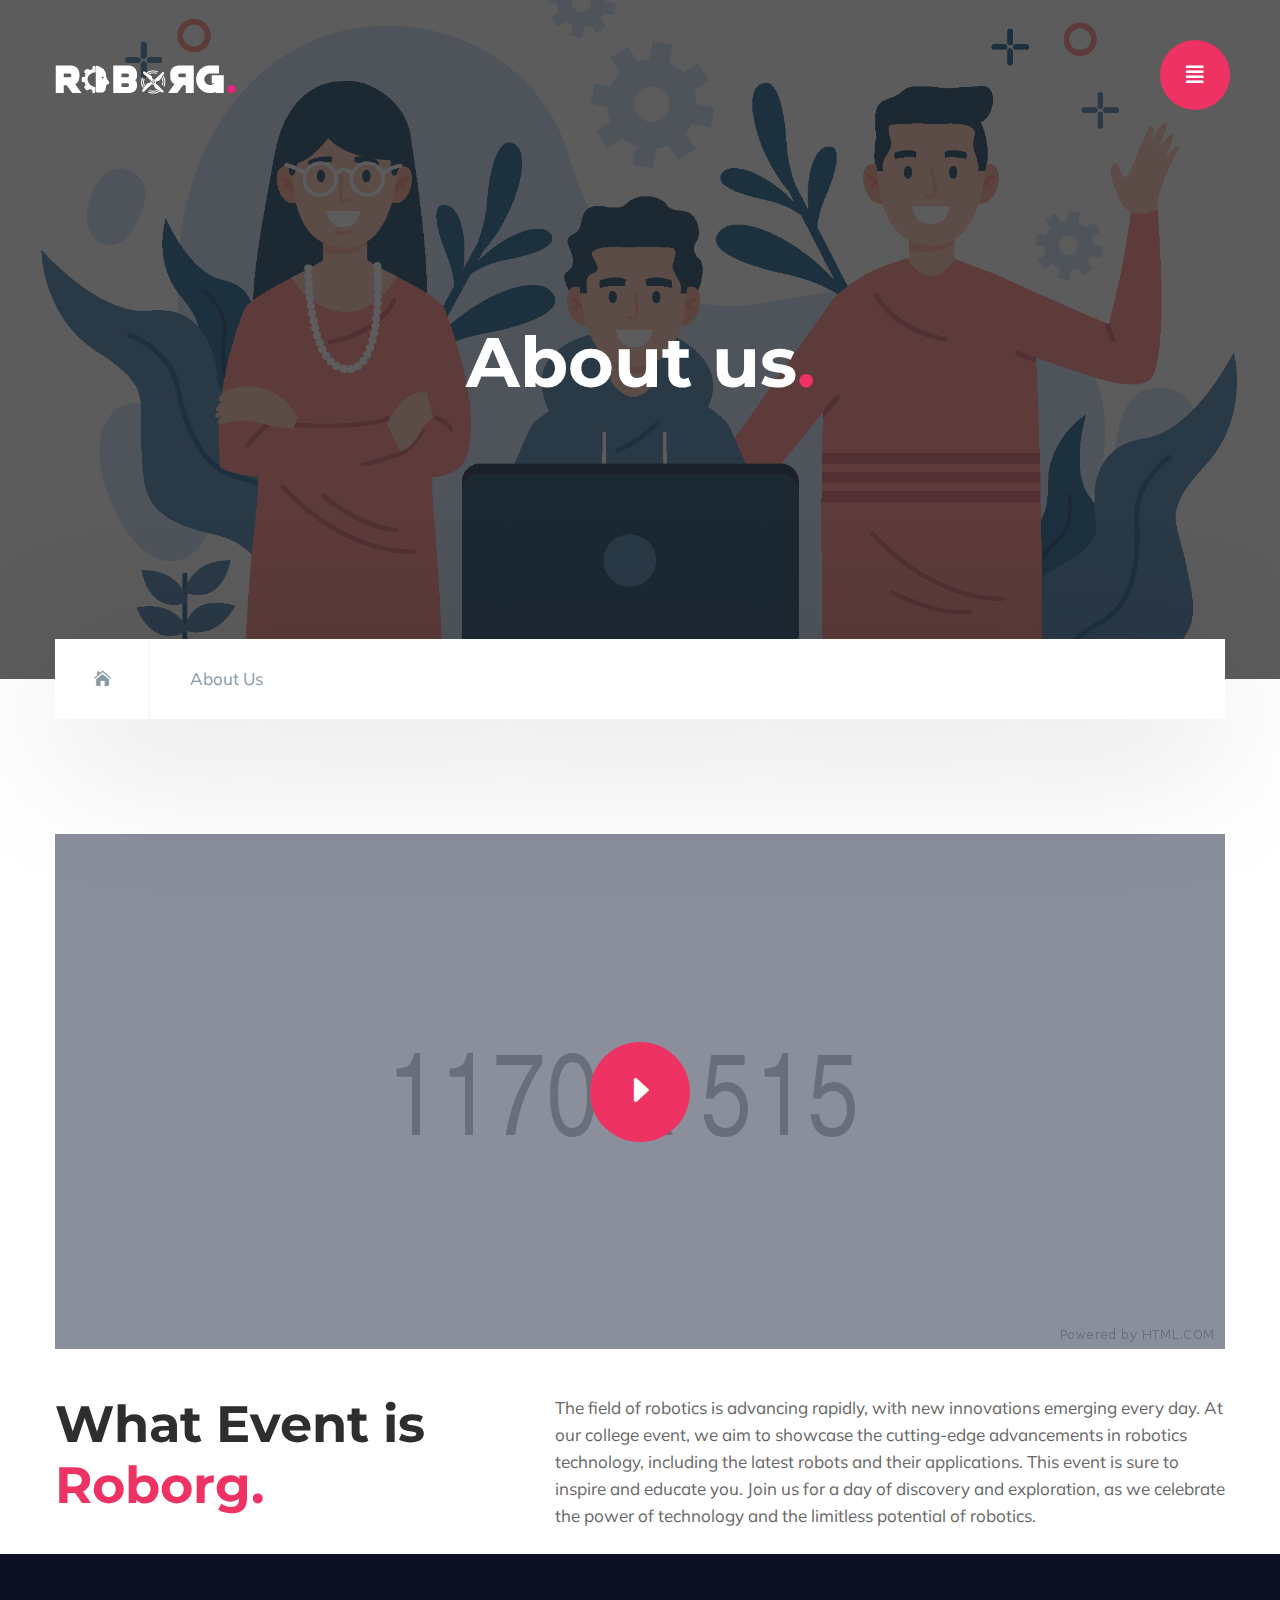
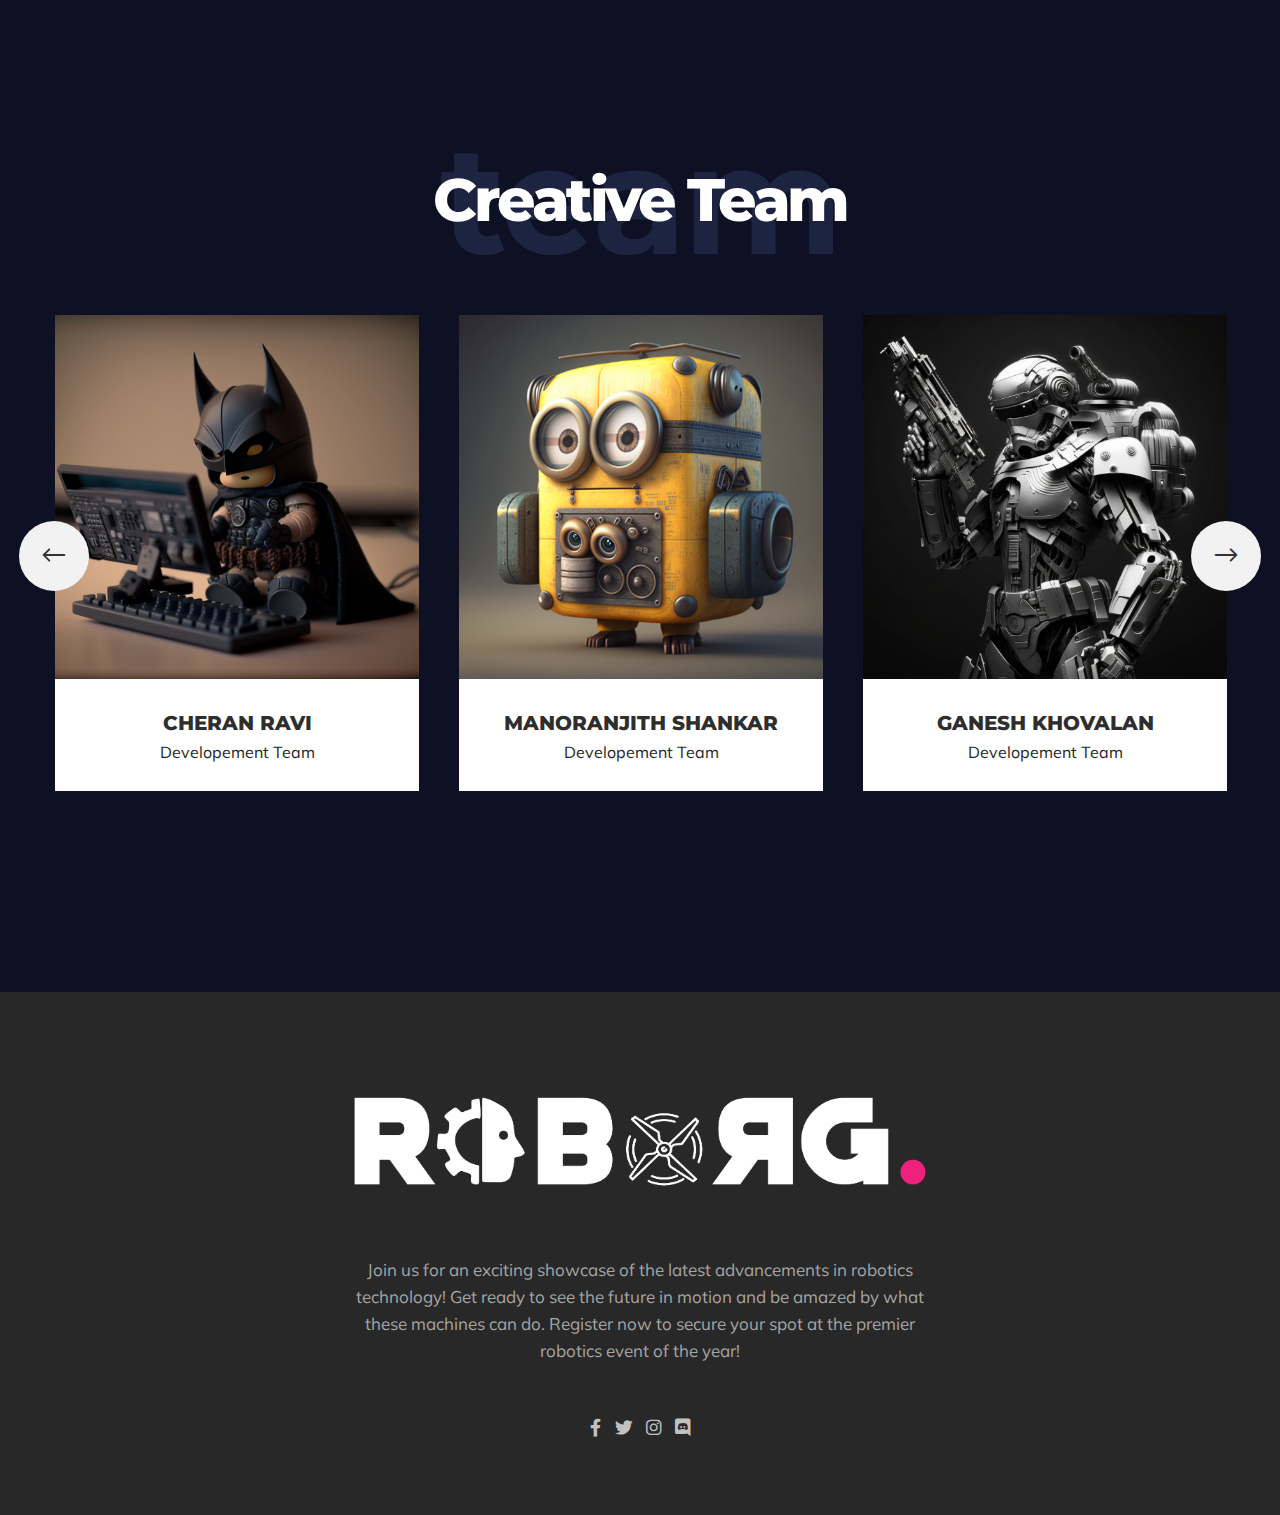
==== commit e4b67372: "update" ====
--- a/about.html
+++ b/about.html
@@ -82,7 +82,7 @@
                     <div class="container">
                         <div class="about-wrap7 w-100">
                             <div class="about-img7 w-100 position-relative overflow-hidden">
-                                <img class="img-fluid w-100" src="assets/images/you tube.png" alt="About Image 3">
+                                <img class="img-fluid w-100" src="assets/images/resources/about-img3.jpg" alt="About Image 3">
                                 <a class="thm-bg position-absolute rounded-circle" href="https://youtu.be/XyIHPfKD95g" data-fancybox title="Video"><i class="arrow_triangle-right"></i></a>
                             </div>
                             <div class="about-info7 w-100">
@@ -147,7 +147,7 @@
                                         <span class="d-block">Developement Team</span>
                                         <div class="scl3 d-block">
                                             <a href="https://www.instagram.com/_.living___cool._/" title="Instagram"target="_blank"><i class="social_instagram"></i></a>
-                                            <a href="javascript:void(0);" title="Linkedin" target="_blank"><i class="social_linkedin"></i></a>
+                                            <a href="https://www.linkedin.com/in/ganesh-k-82b5b7243/" title="Linkedin" target="_blank"><i class="social_linkedin"></i></a>
                                         </div>
                                     </div>
                                 </div>
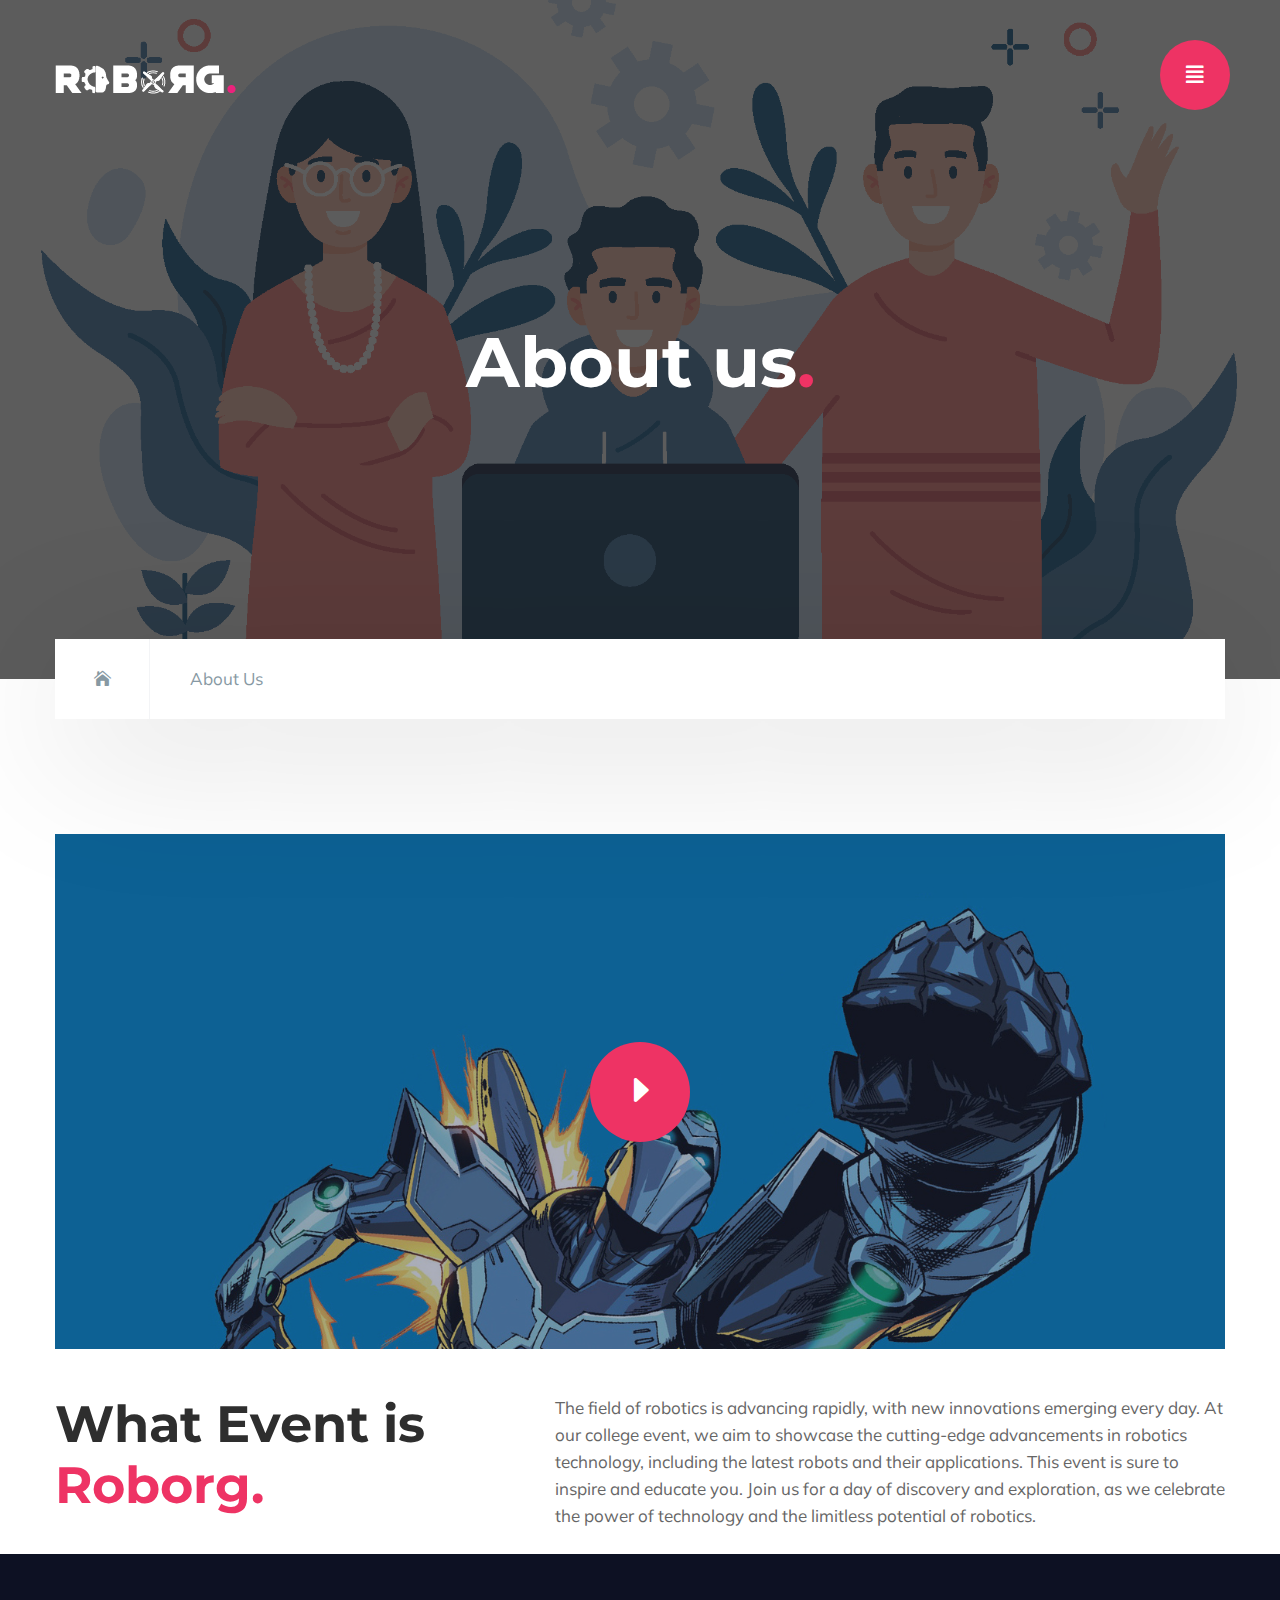
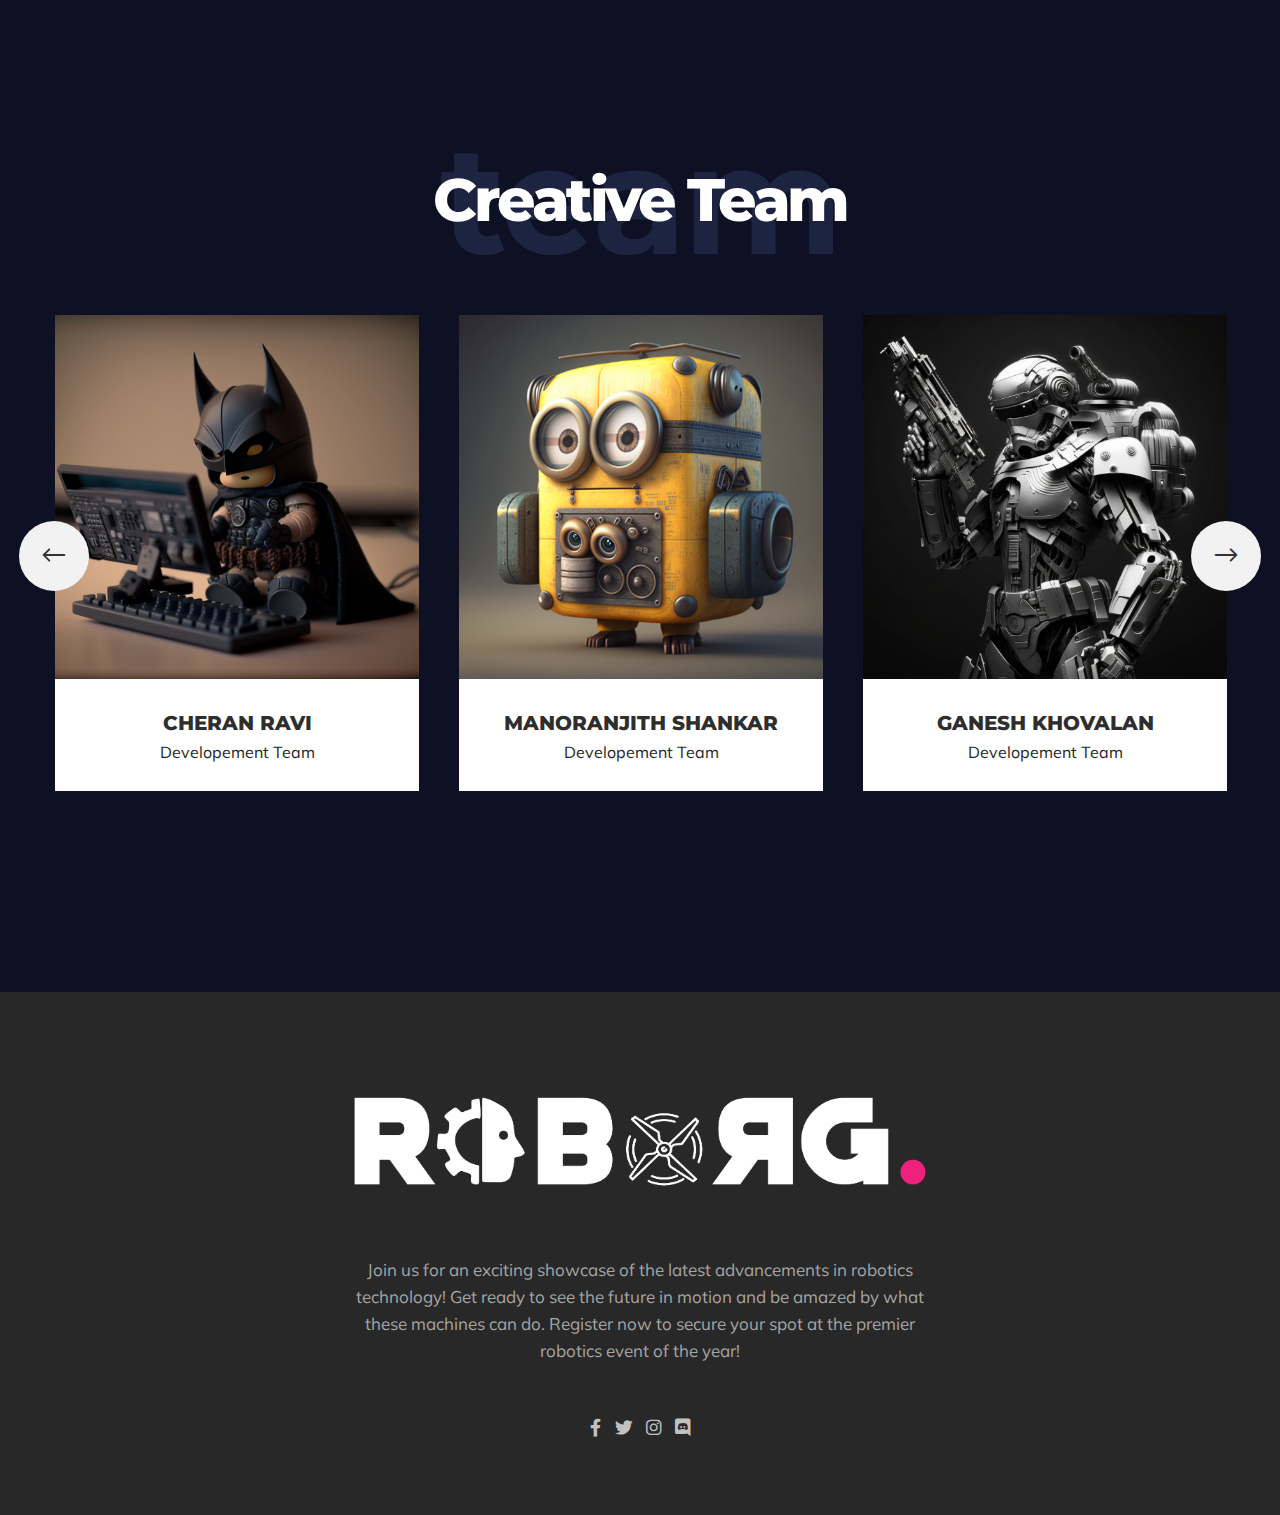
==== commit 203b1215: "addd" ====
--- a/about.html
+++ b/about.html
@@ -82,7 +82,7 @@
                     <div class="container">
                         <div class="about-wrap7 w-100">
                             <div class="about-img7 w-100 position-relative overflow-hidden">
-                                <img class="img-fluid w-100" src="assets/images/resources/about-img3.jpg" alt="About Image 3">
+                                <img class="img-fluid w-100" src="assets/images/cyber.png" alt="About Image 3">
                                 <a class="thm-bg position-absolute rounded-circle" href="https://youtu.be/XyIHPfKD95g" data-fancybox title="Video"><i class="arrow_triangle-right"></i></a>
                             </div>
                             <div class="about-info7 w-100">
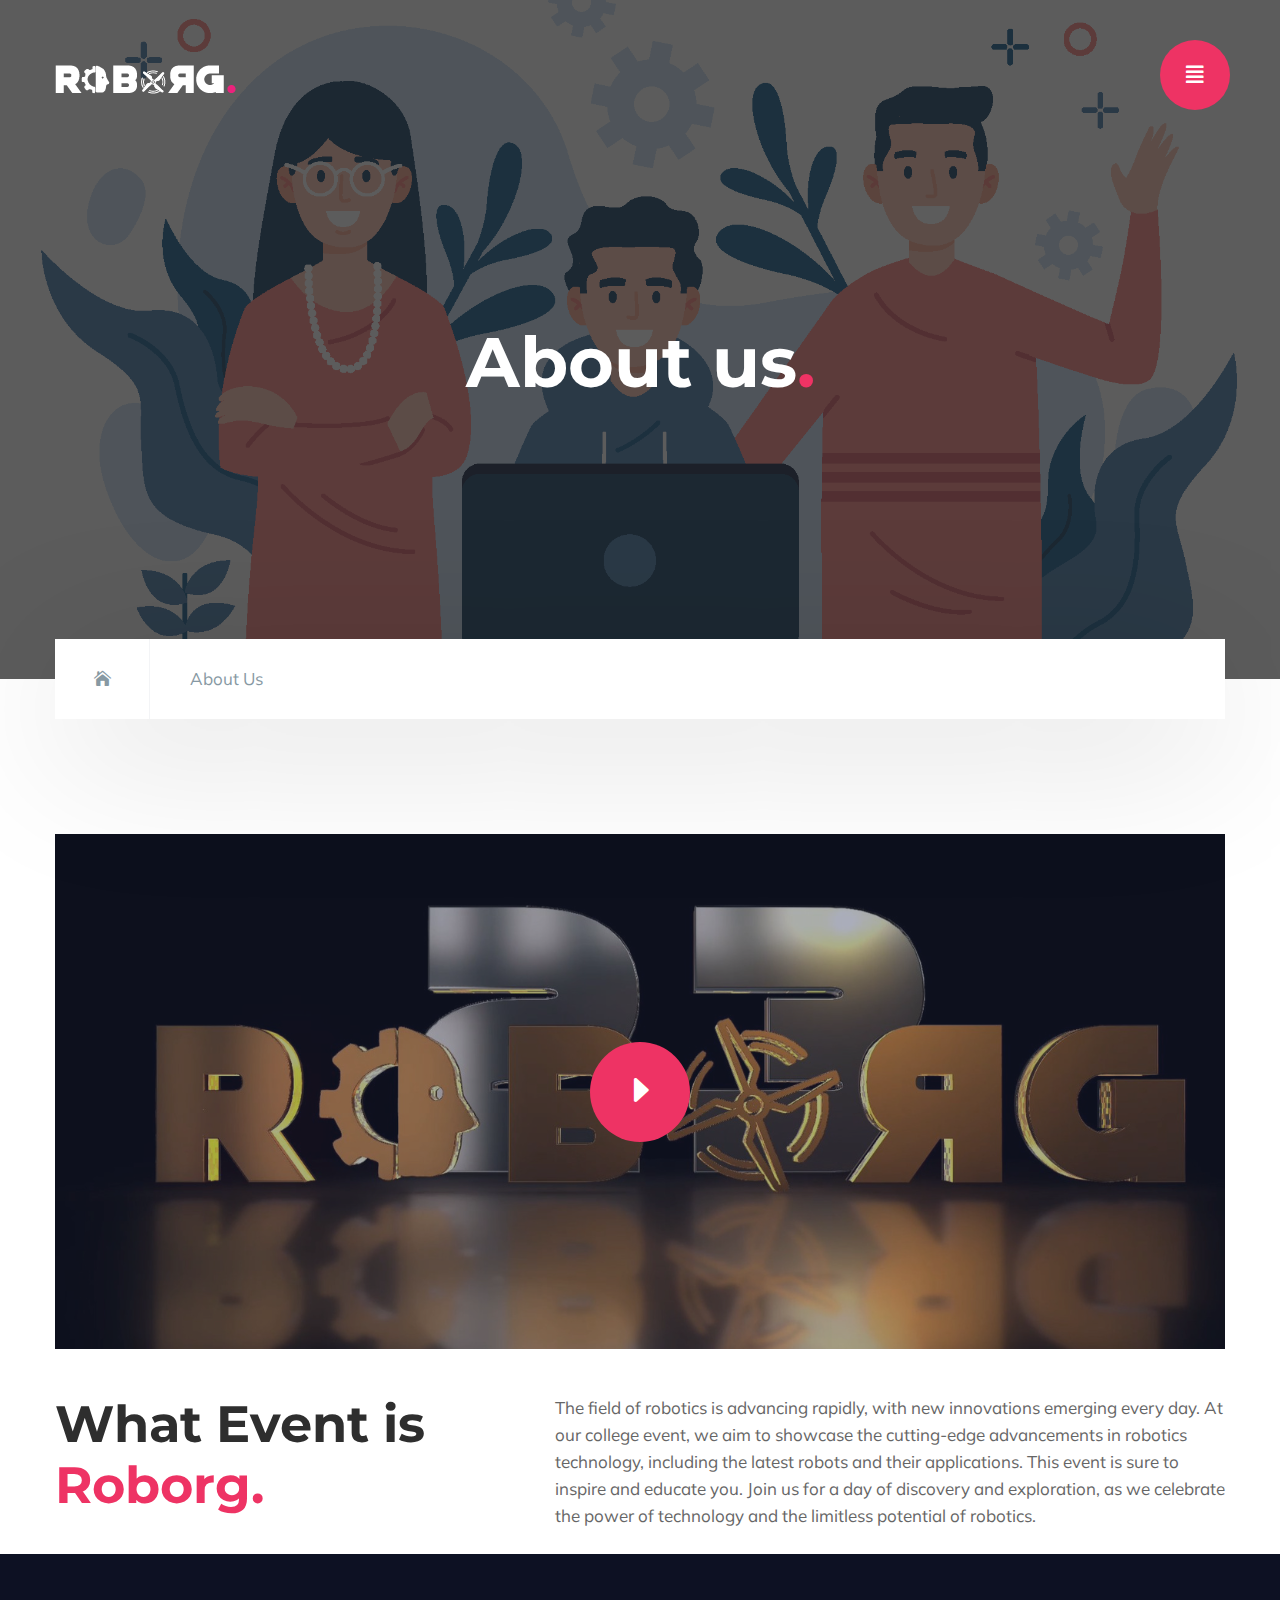
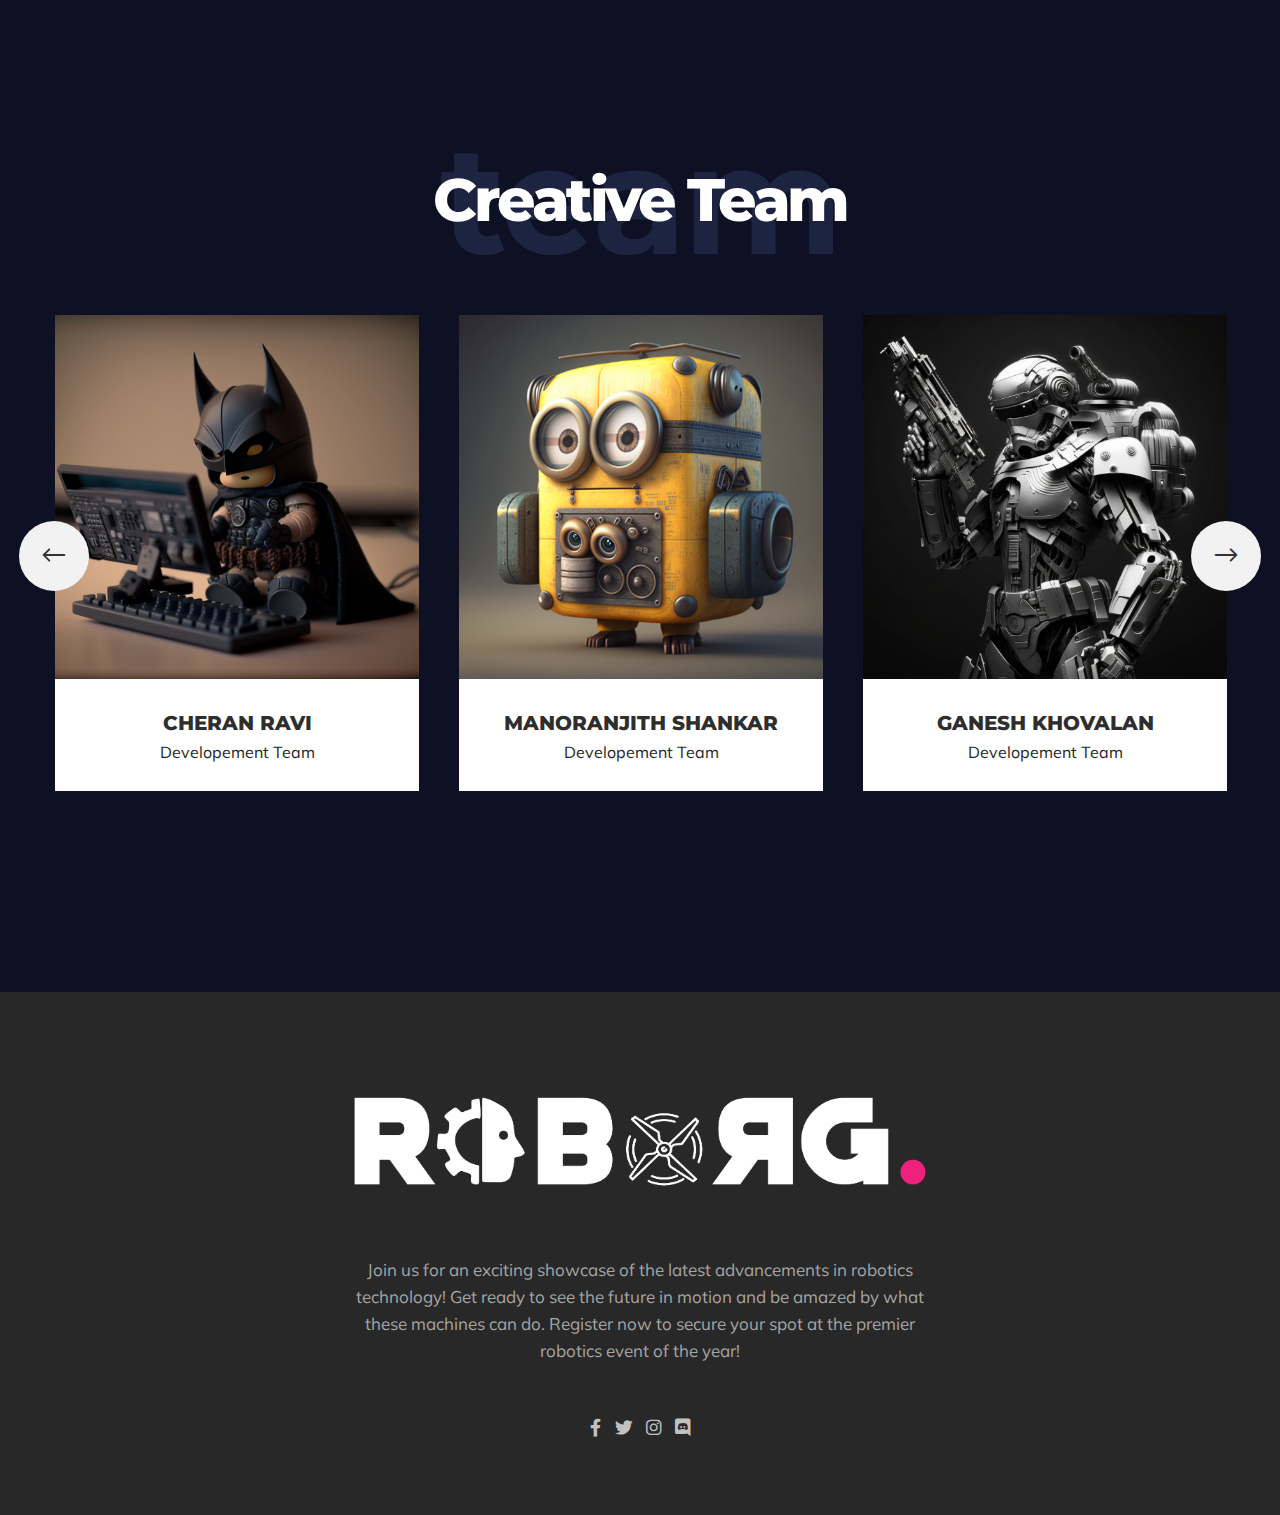
==== commit 5e9c57bd: "add" ====
--- a/about.html
+++ b/about.html
@@ -82,7 +82,7 @@
                     <div class="container">
                         <div class="about-wrap7 w-100">
                             <div class="about-img7 w-100 position-relative overflow-hidden">
-                                <img class="img-fluid w-100" src="assets/images/cyber.png" alt="About Image 3">
+                                <img class="img-fluid w-100" src="assets/images/cibi logo.png" alt="About Image 3">
                                 <a class="thm-bg position-absolute rounded-circle" href="https://youtu.be/XyIHPfKD95g" data-fancybox title="Video"><i class="arrow_triangle-right"></i></a>
                             </div>
                             <div class="about-info7 w-100">
@@ -174,8 +174,8 @@
                                         <h3 class="mb-0"><a href="javascript:void(0);" title="">Aswin Kumar</a></h3>
                                         <span class="d-block">Poster & Video Editing</span>
                                         <div class="scl3 d-block"> 
-                                            <a href="javascript:void(0);" title="instagram" target="_blank"><i class="social_instagram"></i></a>
-                                            <a href="javascript:void(0);" title="Linkedin" target="_blank"><i class="social_linkedin"></i></a>
+                                            <a href="https://www.instagram.com/aswin_ak_021/" title="instagram" target="_blank"><i class="social_instagram"></i></a>
+                                            <a href="https://www.linkedin.com/in/aswin-kumar-k-u-b0b916258" title="Linkedin" target="_blank"><i class="social_linkedin"></i></a>
                                         </div>
                                     </div>
                                 </div>
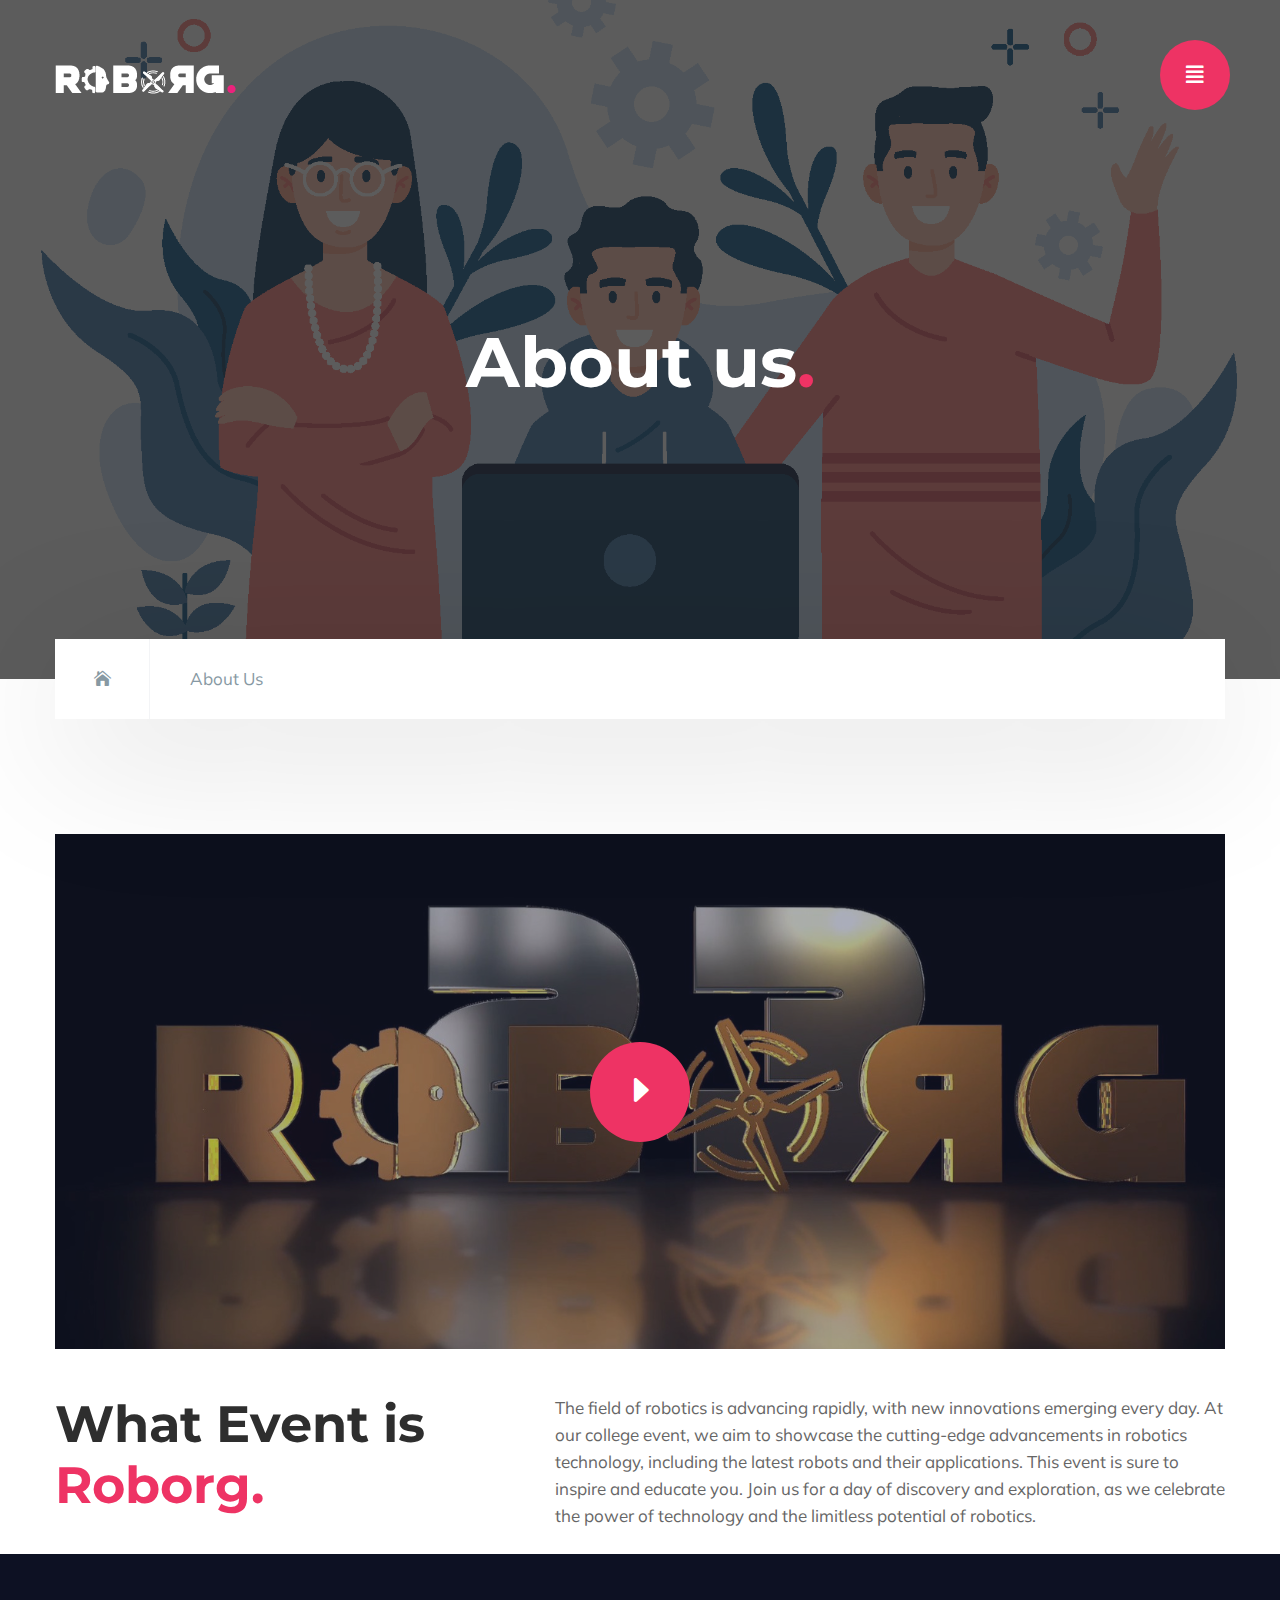
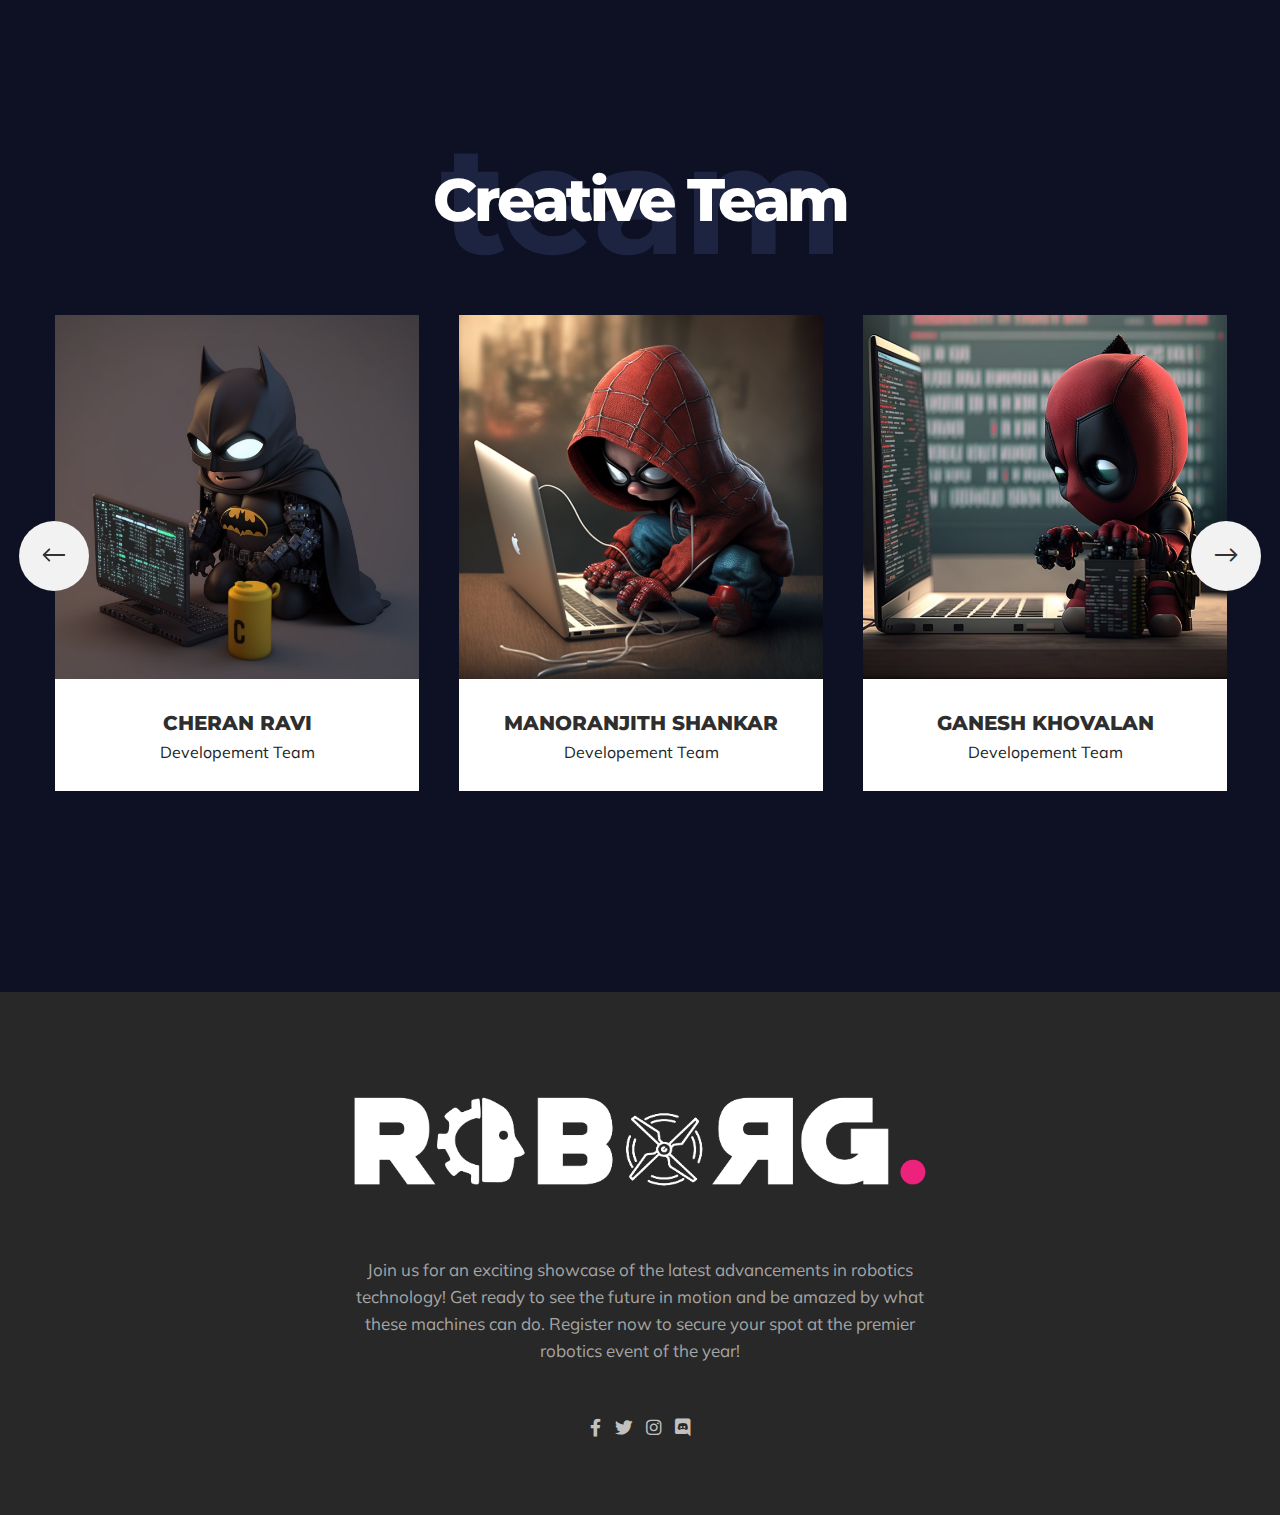
==== commit 6809d13b: "added TeamMem Logos" ====
--- a/about.html
+++ b/about.html
@@ -113,7 +113,7 @@
                             <div class="team-caro2">
                                 <div class="team-box2 mb-40">
                                     <div class="team-thumb2 w-100">
-                                        <a href="javascript:void(0);" title=""><img class="img-fluid w-100" src="assets/images/cher (1).png" alt="Team Image 1"></a>
+                                        <a href="javascript:void(0);" title=""><img class="img-fluid w-100" src="assets/images/cheranLogo.png" alt="Team Image 1"></a>
                                     </div>
                                     <div class="team-info2 w-100">
                                         <h3 class="mb-0"><a href="javascript:void(0);" title="">Cheran Ravi</a></h3>
@@ -127,7 +127,7 @@
                                 </div>
                                 <div class="team-box2 mb-40">
                                     <div class="team-thumb2 w-100">
-                                        <a href="javascript:void(0);" title=""><img class="img-fluid w-100" src="assets/images/mano.png" alt="Team Image 4"></a>
+                                        <a href="javascript:void(0);" title=""><img class="img-fluid w-100" src="assets/images/ranjiLogo.png" alt="Team Image 4"></a>
                                     </div>
                                     <div class="team-info2 w-100">
                                         <h3 class="mb-0"><a href="javascript:void(0);" title="">Manoranjith Shankar</a></h3>
@@ -140,7 +140,7 @@
                                 </div>
                                 <div class="team-box2 mb-40">
                                     <div class="team-thumb2 w-100">
-                                        <a href="javascript:void(0);" title=""><img class="img-fluid w-100" src="assets/images/ganeshneew.png" alt="Team Image 4"></a>
+                                        <a href="javascript:void(0);" title=""><img class="img-fluid w-100" src="assets/images/ganeshLogo.png" alt="Team Image 4"></a>
                                     </div>
                                     <div class="team-info2 w-100">
                                         <h3 class="mb-0"><a href="javascript:void(0);" title="">Ganesh Khovalan</a></h3>
@@ -151,10 +151,9 @@
                                         </div>
                                     </div>
                                 </div>
-                                
-                                <div class="team-box2 mb-40">
-                                    <div class="team-thumb2 w-100">
-                                        <a href="javascript:void(0);" title=""><img class="img-fluid w-100" src="assets/images/cibi.png" alt="Team Image 2"></a>
+                                <div class="team-box2 mb-40">
+                                    <div class="team-thumb2 w-100">
+                                        <a href="javascript:void(0);" title=""><img class="img-fluid w-100" src="assets/images/cibidharanLogo.png" alt="Team Image 2"></a>
                                     </div>
                                     <div class="team-info2 w-100">
                                         <h3 class="mb-0"><a href="javascript:void(0);" title="">Cibidharan Ponnusamy</a></h3>
@@ -168,7 +167,49 @@
                                 </div>
                                 <div class="team-box2 mb-40">
                                     <div class="team-thumb2 w-100">
-                                        <a href="javascript:void(0);" title=""><img class="img-fluid w-100" src="assets/images/ashwin.png" alt="Team Image 3"></a>
+                                        <a href="javascript:void(0);" title=""><img class="img-fluid w-100" src="assets/images/amritLogo.png" alt="Team Image 2"></a>
+                                    </div>
+                                    <div class="team-info2 w-100">
+                                        <h3 class="mb-0"><a href="javascript:void(0);" title="">AMRITBALAJI KALIAPERUMAL</a></h3>
+                                        <span class="d-block">Poster & Video Editing</span>
+                                        <div class="scl3 d-block">
+                                            
+                                            <a href="https://instagram.com/its_me_ab_the_composer?igshid=Yzg5MTU1MDY=" title="instagram" target="_blank"><i class="social_instagram"></i></a>
+                                            <a href="https://www.linkedin.com/in/amritbalaji-kaliaperumal-4a5014246" title="Linkedin" target="_blank"><i class="social_linkedin"></i></a>
+                                        </div>
+                                    </div>
+                                </div>
+                                <div class="team-box2 mb-40">
+                                    <div class="team-thumb2 w-100">
+                                        <a href="javascript:void(0);" title=""><img class="img-fluid w-100" src="assets/images/divyaLogo.png" alt="Team Image 2"></a>
+                                    </div>
+                                    <div class="team-info2 w-100">
+                                        <h3 class="mb-0"><a href="javascript:void(0);" title="">Dhivya Raghavan</a></h3>
+                                        <span class="d-block">Content Writing</span>
+                                        <div class="scl3 d-block">
+                                            
+                                            <a href="https://instagram.com/_drei.ven?igshid=Yzg5MTU1MDY=" title="instagram" target="_blank"><i class="social_instagram"></i></a>
+                                            <a href="https://www.linkedin.com/in/dhivya-dharshini-31a253231" title="Linkedin" target="_blank"><i class="social_linkedin"></i></a>
+                                        </div>
+                                    </div>
+                                </div>
+                                <div class="team-box2 mb-40">
+                                    <div class="team-thumb2 w-100">
+                                        <a href="javascript:void(0);" title=""><img class="img-fluid w-100" src="assets/images/amokaLogo.png" alt="Team Image 2"></a>
+                                    </div>
+                                    <div class="team-info2 w-100">
+                                        <h3 class="mb-0"><a href="javascript:void(0);" title="">Amoka Baskaran</a></h3>
+                                        <span class="d-block">Data Researcher</span>
+                                        <div class="scl3 d-block">
+                                            
+                                            <a href="https://instagram.com/amoka_baskar?igshid=Yzg5MTU1MDY=" title="instagram" target="_blank"><i class="social_instagram"></i></a>
+                                            <a href="https://www.linkedin.com/in/amoka-baskar-4a9336231" title="Linkedin" target="_blank"><i class="social_linkedin"></i></a>
+                                        </div>
+                                    </div>
+                                </div>
+                                <div class="team-box2 mb-40">
+                                    <div class="team-thumb2 w-100">
+                                        <a href="javascript:void(0);" title=""><img class="img-fluid w-100" src="assets/images/aswinLogo.png" alt="Team Image 3"></a>
                                     </div>
                                     <div class="team-info2 w-100">
                                         <h3 class="mb-0"><a href="javascript:void(0);" title="">Aswin Kumar</a></h3>
@@ -181,14 +222,14 @@
                                 </div>
                                 <div class="team-box2 mb-40">
                                     <div class="team-thumb2 w-100">
-                                        <a href="javascript:void(0);" title=""><img class="img-fluid w-100" src="assets/images/ganesh.png" alt="Team Image 3"></a>
+                                        <a href="javascript:void(0);" title=""><img class="img-fluid w-100" src="assets/images/giriLogo.png" alt="Team Image 3"></a>
                                     </div>
                                     <div class="team-info2 w-100">
                                         <h3 class="mb-0"><a href="javascript:void(0);" title="">Giridhar Babu</a></h3>
                                         <span class="d-block">Poster & Video Editing</span>
                                         <div class="scl3 d-block">
                                             <a href="https://www.instagram.com/giri_.19/" title="instagram" target="_blank"><i class="social_instagram"></i></a>
-                                            <a href="javascript:void(0);" title="Linkedin" target="_blank"><i class="social_linkedin"></i></a>
+                                            <a href="https://www.linkedin.com/in/giridhar-babu-b530a024b" title="Linkedin" target="_blank"><i class="social_linkedin"></i></a>
                                         </div>
                                     </div>
                                 </div>
